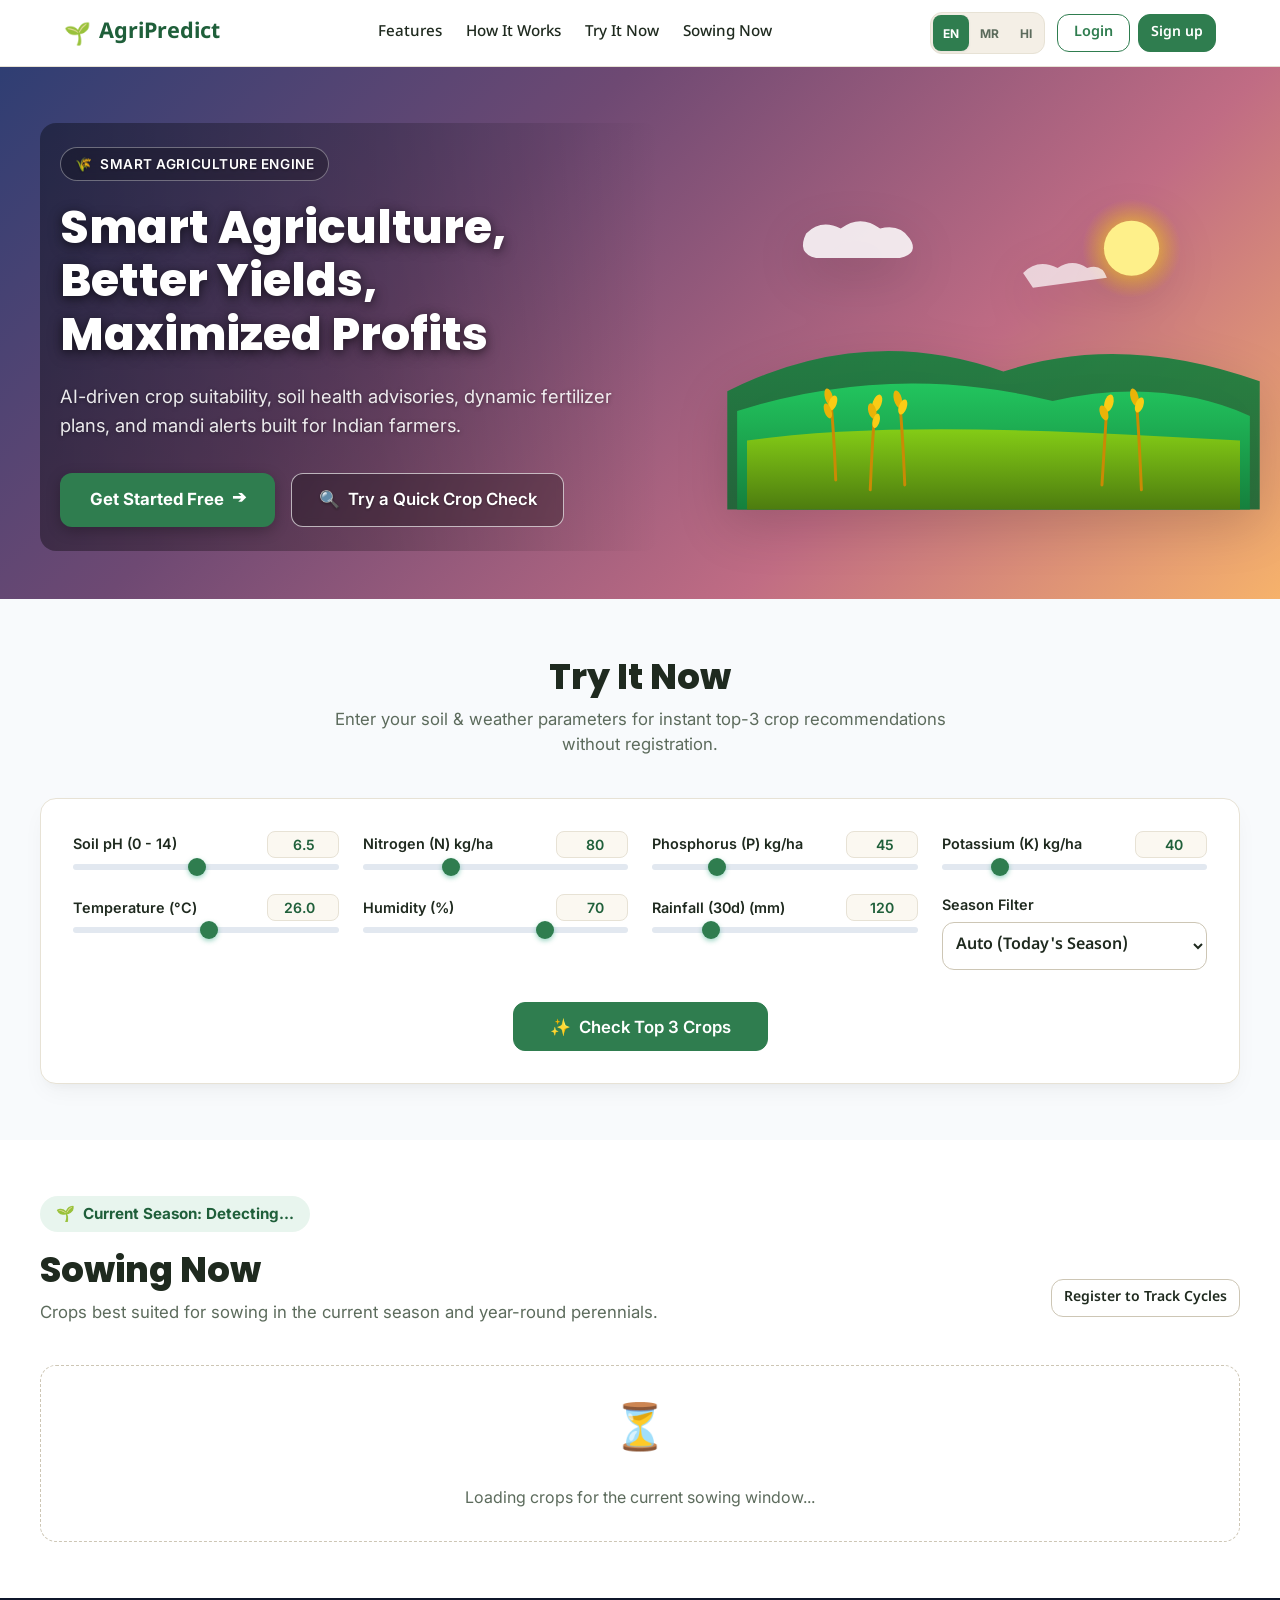
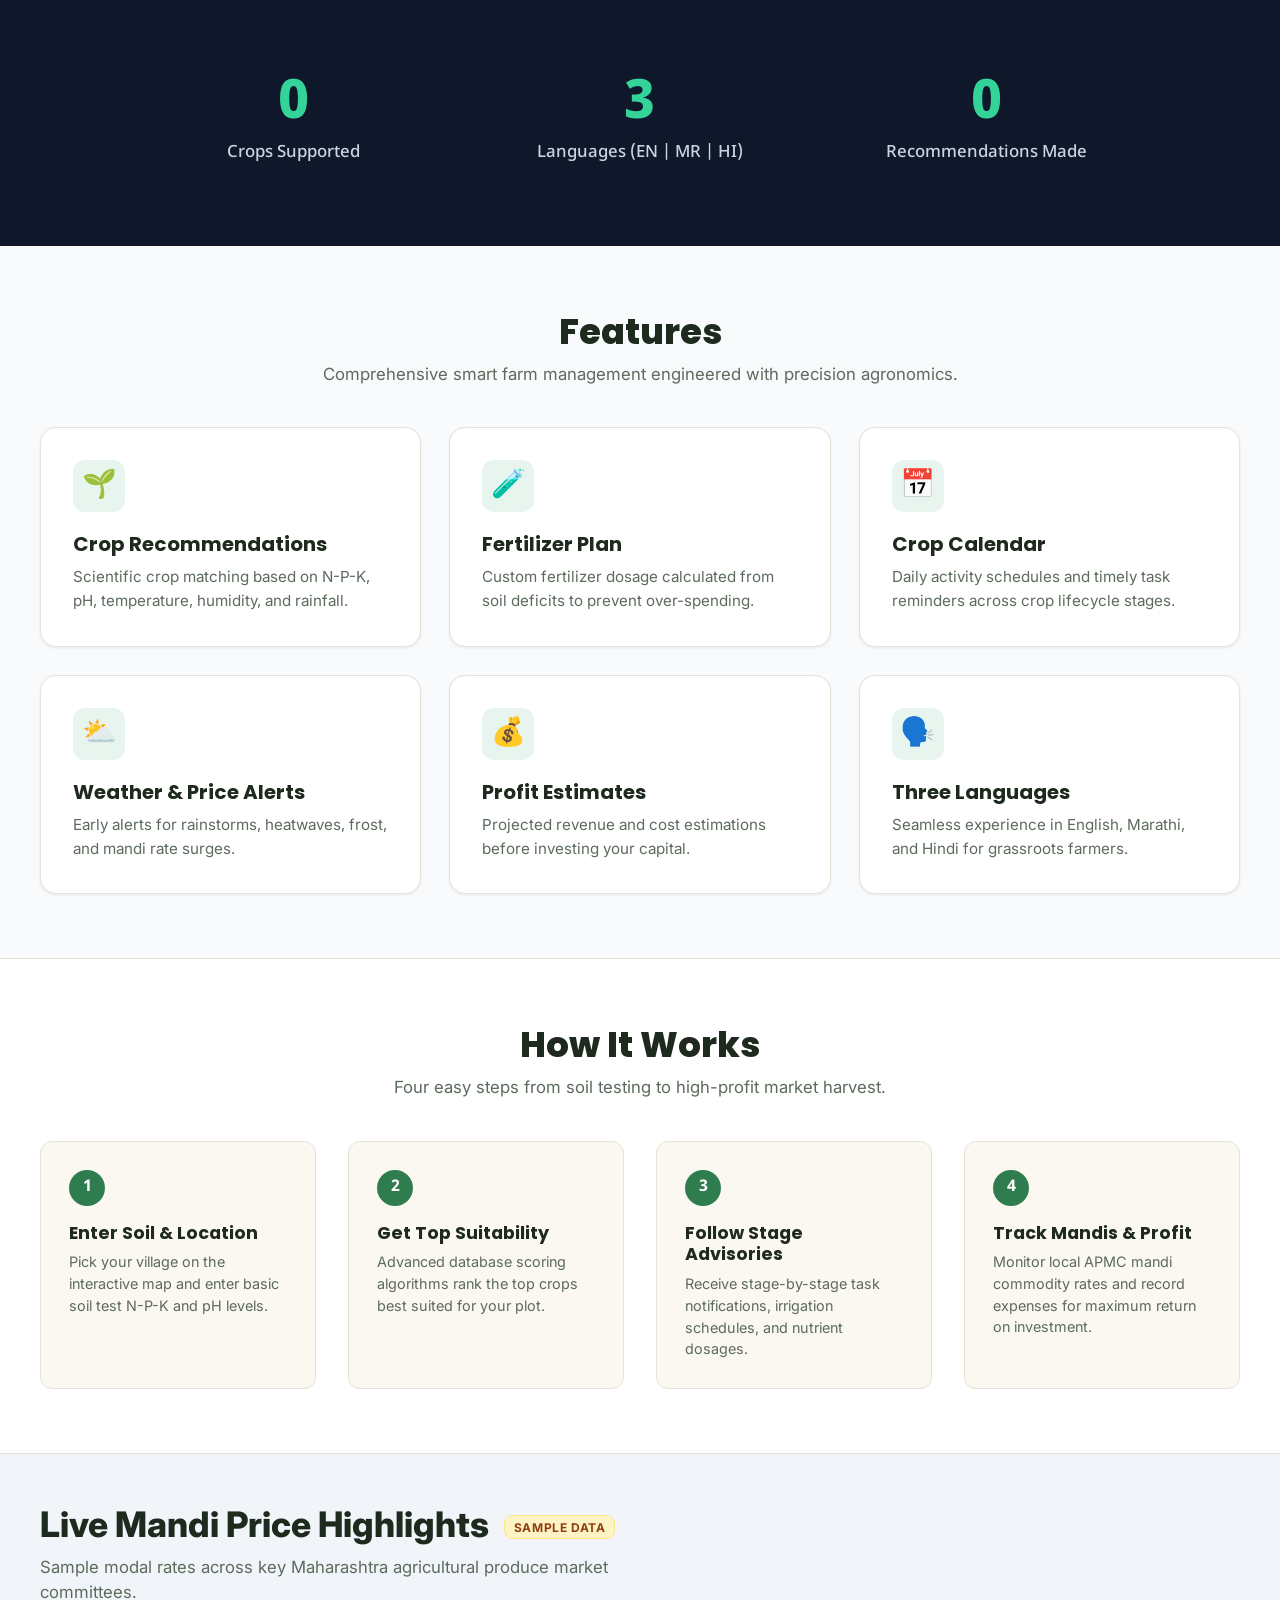
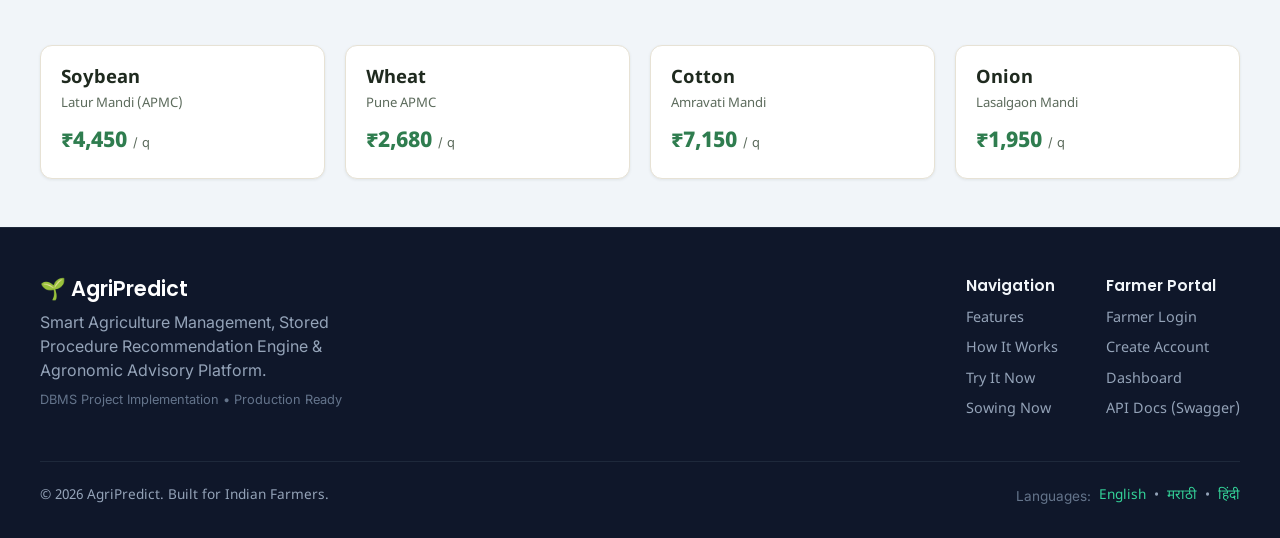
==== static/index.html @ 647a1f36 "Redesign frontend with Earthy Modern theme, public landing page, and complete i18n support" ====
<!DOCTYPE html>
<html lang="en">
<head>
  <meta charset="UTF-8">
  <meta name="viewport" content="width=device-width, initial-scale=1.0">
  <title>AgriPredict - Smart Agriculture & AI Crop Advisory</title>
  <link rel="preconnect" href="https://fonts.googleapis.com">
  <link rel="preconnect" href="https://fonts.gstatic.com" crossorigin>
  <link rel="stylesheet" href="https://fonts.googleapis.com/css2?family=Noto+Sans+Devanagari:wght@400;500;600;700&family=Inter:wght@400;500;600;700&display=swap">
  <link rel="stylesheet" href="/static/css/style.css">
  <link rel="stylesheet" href="/static/css/theme.css">
  <style>
    /* Public Home Page Specific Aesthetics & Interactive Styles */
    :root {
      --hero-height: 520px;
    }

    /* Sticky Header */
    .landing-header {
      position: sticky;
      top: 0;
      z-index: 1000;
      background: var(--surface);
      border-bottom: 1px solid var(--border);
      transition: all 0.25s ease;
    }
    .landing-header .nav-container {
      max-width: 1200px;
      margin: 0 auto;
      padding: 0.75rem 1.5rem;
      display: flex;
      align-items: center;
      justify-content: space-between;
      gap: 1rem;
    }
    .landing-brand {
      display: flex;
      align-items: center;
      gap: 0.5rem;
      font-size: 1.35rem;
      font-weight: 700;
      color: var(--primary-dark);
      text-decoration: none;
    }
    .landing-nav-links {
      display: flex;
      align-items: center;
      gap: 1.5rem;
      list-style: none;
      margin: 0;
      padding: 0;
    }
    .landing-nav-links a {
      color: var(--text-main);
      text-decoration: none;
      font-weight: 500;
      font-size: 0.95rem;
      transition: color 0.2s;
    }
    .landing-nav-links a:hover {
      color: var(--primary);
    }
    .header-actions {
      display: flex;
      align-items: center;
      gap: 0.75rem;
    }
    .btn-outline-login {
      border: 1.5px solid var(--primary);
      color: var(--primary);
      background: transparent;
      padding: 0.45rem 1rem;
      border-radius: var(--radius-md);
      font-weight: 600;
      font-size: 0.9rem;
      text-decoration: none;
      transition: all 0.2s;
      display: inline-flex;
      align-items: center;
      justify-content: center;
      cursor: pointer;
    }
    .btn-outline-login:hover {
      background: var(--primary-bg);
      color: var(--primary-dark);
    }
    .user-avatar-btn {
      display: flex;
      align-items: center;
      gap: 0.5rem;
      background: #f1f5f9;
      border: 1px solid #cbd5e1;
      border-radius: var(--radius-full);
      padding: 0.25rem 0.75rem 0.25rem 0.35rem;
      cursor: pointer;
      font-size: 0.88rem;
      font-weight: 600;
      color: var(--text-main);
      text-decoration: none;
      transition: background 0.2s;
    }
    .user-avatar-btn:hover {
      background: #e2e8f0;
    }
    .user-avatar-circle {
      width: 28px;
      height: 28px;
      border-radius: 50%;
      background: var(--primary);
      color: #fff;
      display: flex;
      align-items: center;
      justify-content: center;
      font-size: 0.8rem;
    }

    /* Hero Section with Dynamic Time-of-Day Sky & Animated SVG Field */
    .hero-section {
      position: relative;
      overflow: hidden;
      padding: 3.5rem 1.5rem 3rem 1.5rem;
      transition: background 1s ease;
      color: var(--hero-fg);
    }

    /* Time-of-day Sky Gradients using theme tokens */
    .sky-dawn {
      background: var(--sky-dawn);
      color: var(--hero-fg);
    }
    .sky-day {
      background: var(--sky-day);
      color: var(--hero-fg);
    }
    .sky-dusk,
    .sky-sunset {
      background: var(--sky-dusk);
      color: var(--hero-fg);
    }
    .sky-night {
      background: var(--sky-night);
      color: var(--hero-fg);
    }

    .hero-container {
      max-width: 1200px;
      margin: 0 auto;
      display: grid;
      grid-template-columns: 1.15fr 0.85fr;
      align-items: center;
      gap: 2.5rem;
      position: relative;
      z-index: 2;
    }

    /* Dark scrim behind text column for 4.5:1+ body contrast and 3:1+ title contrast */
    .hero-content {
      max-width: 620px;
      position: relative;
      background: var(--hero-scrim);
      padding: 1.5rem 2rem 1.5rem 1.25rem;
      border-radius: var(--radius-lg);
    }

    .hero-badge {
      display: inline-flex;
      align-items: center;
      gap: 0.5rem;
      padding: 0.35rem 0.85rem;
      background: var(--hero-badge-bg);
      backdrop-filter: blur(8px);
      -webkit-backdrop-filter: blur(8px);
      border: 1px solid var(--hero-badge-border);
      border-radius: var(--radius-full);
      font-size: 0.85rem;
      font-weight: 600;
      color: var(--hero-fg) !important;
      margin-bottom: 1.25rem;
      text-transform: uppercase;
      letter-spacing: 0.04em;
      text-shadow: 0 1px 3px rgba(0, 0, 0, 0.4);
    }

    .hero-title {
      font-size: 2.85rem;
      font-weight: 800;
      line-height: 1.18;
      margin-bottom: 1.25rem;
      color: var(--hero-fg) !important;
      text-shadow: 0 2px 8px rgba(0, 0, 0, 0.45), 0 4px 16px rgba(0, 0, 0, 0.3);
    }

    .hero-subtitle {
      font-size: 1.15rem;
      line-height: 1.6;
      margin-bottom: 2rem;
      color: var(--hero-fg-muted) !important;
      font-weight: 400;
      text-shadow: 0 1px 4px rgba(0, 0, 0, 0.4);
    }

    .hero-buttons {
      display: flex;
      flex-wrap: wrap;
      gap: 1rem;
    }

    /* Primary CTA: Solid Green */
    .btn-hero-primary {
      background: var(--primary);
      color: var(--primary-contrast);
      padding: 0.85rem 1.85rem;
      border-radius: var(--radius-md);
      font-size: 1.05rem;
      font-weight: 700;
      text-decoration: none;
      box-shadow: 0 4px 14px rgba(0, 0, 0, 0.25);
      transition: all var(--transition-normal);
      display: inline-flex;
      align-items: center;
      gap: 0.5rem;
      border: none;
      cursor: pointer;
    }
    .btn-hero-primary:hover {
      background: var(--primary-hover);
      transform: translateY(-2px);
      box-shadow: 0 6px 18px rgba(0, 0, 0, 0.35);
    }
    .btn-hero-primary:focus-visible {
      outline: 3px solid var(--hero-fg);
      outline-offset: 2px;
    }

    /* Secondary CTA: Outlined with semi-transparent dark fill & visible hover/focus */
    .btn-hero-secondary {
      background: var(--hero-btn-secondary-bg);
      color: var(--hero-fg);
      border: 1.5px solid var(--hero-btn-secondary-border);
      padding: 0.85rem 1.65rem;
      border-radius: var(--radius-md);
      font-size: 1.05rem;
      font-weight: 600;
      text-decoration: none;
      backdrop-filter: blur(4px);
      -webkit-backdrop-filter: blur(4px);
      transition: all var(--transition-normal);
      display: inline-flex;
      align-items: center;
      gap: 0.5rem;
      cursor: pointer;
      text-shadow: 0 1px 3px rgba(0, 0, 0, 0.4);
    }
    .btn-hero-secondary:hover {
      background: var(--hero-btn-secondary-hover-bg);
      border-color: var(--hero-btn-secondary-hover-border);
      color: var(--hero-fg);
      transform: translateY(-2px);
      box-shadow: 0 4px 14px rgba(0, 0, 0, 0.3);
    }
    .btn-hero-secondary:focus-visible {
      outline: 3px solid var(--hero-fg);
      outline-offset: 2px;
    }

    /* Animated Field SVG Canvas */
    .hero-scene-wrap {
      width: 100%;
      height: 380px;
      position: relative;
      display: flex;
      align-items: center;
      justify-content: center;
    }
    .field-svg {
      width: 100%;
      height: 100%;
      overflow: visible;
      filter: drop-shadow(0 15px 25px rgba(0,0,0,0.15));
    }

    /* CSS Animations for Scene Elements */
    @keyframes swayStalk {
      0%, 100% { transform: rotate(0deg); }
      50% { transform: rotate(6deg); }
    }
    @keyframes swayStalkAlt {
      0%, 100% { transform: rotate(0deg); }
      50% { transform: rotate(-5deg); }
    }
    @keyframes driftCloud {
      0% { transform: translateX(-40px); }
      50% { transform: translateX(40px); }
      100% { transform: translateX(-40px); }
    }
    @keyframes pulseSun {
      0%, 100% { transform: scale(1); opacity: 0.95; }
      50% { transform: scale(1.05); opacity: 1; filter: drop-shadow(0 0 25px rgba(253, 224, 71, 0.8)); }
    }

    .anim-stalk-1 { transform-origin: bottom center; animation: swayStalk 3.2s ease-in-out infinite; }
    .anim-stalk-2 { transform-origin: bottom center; animation: swayStalkAlt 3.8s ease-in-out infinite; }
    .anim-stalk-3 { transform-origin: bottom center; animation: swayStalk 2.8s ease-in-out infinite 0.5s; }
    .anim-cloud-1 { animation: driftCloud 18s ease-in-out infinite; }
    .anim-cloud-2 { animation: driftCloud 24s ease-in-out infinite reverse; }
    .anim-sun { transform-origin: center; animation: pulseSun 4s ease-in-out infinite; }

    /* Interactive "Try it now" Quick-Recommend Card */
    .try-it-section {
      padding: 3.5rem 1.5rem;
      background: #f8fafc;
    }
    .section-wrap {
      max-width: 1200px;
      margin: 0 auto;
    }
    .section-headline {
      text-align: center;
      margin-bottom: 2.5rem;
    }
    .section-headline h2 {
      font-size: 2.2rem;
      font-weight: 800;
      color: var(--text-main);
      margin-bottom: 0.5rem;
    }
    .section-headline p {
      font-size: 1.05rem;
      color: var(--text-muted);
      max-width: 650px;
      margin: 0 auto;
    }

    .try-card {
      background: #ffffff;
      border-radius: var(--radius-lg);
      border: 1px solid var(--border);
      box-shadow: 0 10px 25px -5px rgba(0, 0, 0, 0.05), 0 8px 10px -6px rgba(0, 0, 0, 0.03);
      padding: 2rem;
    }
    .sliders-grid {
      display: grid;
      grid-template-columns: repeat(auto-fit, minmax(260px, 1fr));
      gap: 1.5rem;
      margin-bottom: 2rem;
    }
    .slider-item {
      display: flex;
      flex-direction: column;
      gap: 0.4rem;
    }
    .slider-header {
      display: flex;
      justify-content: space-between;
      align-items: center;
      font-size: 0.9rem;
      font-weight: 600;
      color: var(--text-main);
    }
    .slider-input-sync {
      width: 72px;
      padding: 0.25rem 0.5rem;
      border: 1px solid var(--border);
      border-radius: var(--radius-sm);
      text-align: right;
      font-weight: 600;
      font-size: 0.88rem;
      color: var(--primary-dark);
      background: var(--bg-page);
    }
    .slider-input-sync:focus {
      outline: none;
      border-color: var(--primary);
    }
    input[type=range] {
      -webkit-appearance: none;
      appearance: none;
      width: 100%;
      height: 6px;
      background: #e2e8f0;
      border-radius: 999px;
      outline: none;
      cursor: pointer;
    }
    input[type=range]::-webkit-slider-thumb {
      -webkit-appearance: none;
      appearance: none;
      width: 18px;
      height: 18px;
      border-radius: 50%;
      background: var(--primary);
      cursor: pointer;
      box-shadow: 0 2px 5px rgba(5, 150, 105, 0.4);
      transition: transform 0.1s;
    }
    input[type=range]::-webkit-slider-thumb:hover {
      transform: scale(1.15);
    }

    /* Top-3 Crop Cards */
    .top-crops-grid {
      display: grid;
      grid-template-columns: repeat(auto-fit, minmax(280px, 1fr));
      gap: 1.5rem;
      margin-top: 2rem;
    }
    .crop-result-card {
      background: #ffffff;
      border: 1.5px solid var(--border);
      border-radius: var(--radius-md);
      padding: 1.5rem;
      box-shadow: var(--shadow-sm);
      transition: all 0.25s ease;
      position: relative;
      overflow: hidden;
    }
    .crop-result-card:hover {
      border-color: var(--primary);
      transform: translateY(-3px);
      box-shadow: var(--shadow-md);
    }
    .crop-result-card.rank-1 {
      border-color: #10b981;
      background: linear-gradient(180deg, #f0fdf4 0%, #ffffff 50%);
    }
    .crop-rank-badge {
      display: inline-block;
      font-size: 0.75rem;
      font-weight: 700;
      padding: 0.2rem 0.6rem;
      border-radius: var(--radius-full);
      text-transform: uppercase;
      margin-bottom: 0.5rem;
    }
    .rank-1 .crop-rank-badge { background: #dcfce7; color: #15803d; }
    .rank-2 .crop-rank-badge { background: #e0f2fe; color: #0369a1; }
    .rank-3 .crop-rank-badge { background: #fef3c7; color: #b45309; }

    .crop-result-name {
      font-size: 1.45rem;
      font-weight: 700;
      color: var(--text-main);
      margin-bottom: 0.25rem;
    }
    .crop-result-season {
      font-size: 0.85rem;
      color: var(--text-muted);
      margin-bottom: 1rem;
    }
    .score-bar-wrapper {
      margin-bottom: 1rem;
    }
    .score-bar-label {
      display: flex;
      justify-content: space-between;
      font-size: 0.85rem;
      font-weight: 600;
      margin-bottom: 0.35rem;
    }
    .score-bar-track {
      height: 10px;
      background: #e2e8f0;
      border-radius: 999px;
      overflow: hidden;
    }
    .score-bar-fill {
      height: 100%;
      background: linear-gradient(90deg, #10b981 0%, #059669 100%);
      border-radius: 999px;
      transition: width 0.8s cubic-bezier(0.4, 0, 0.2, 1);
    }
    .score-breakdown-mini {
      display: grid;
      grid-template-columns: repeat(4, 1fr);
      gap: 0.5rem;
      font-size: 0.75rem;
      background: var(--bg-page);
      padding: 0.5rem;
      border-radius: var(--radius-sm);
      text-align: center;
    }
    .score-breakdown-mini div span:first-child {
      display: block;
      color: var(--text-muted);
      font-size: 0.7rem;
    }
    .score-breakdown-mini div span:last-child {
      font-weight: 700;
      color: var(--text-main);
    }

    /* Sowing Now Section */
    .sowing-section {
      padding: 3.5rem 1.5rem;
      background: #ffffff;
    }
    .sowing-badge {
      display: inline-flex;
      align-items: center;
      gap: 0.5rem;
      background: var(--primary-bg);
      color: var(--primary-dark);
      padding: 0.4rem 1rem;
      border-radius: var(--radius-full);
      font-weight: 700;
      font-size: 0.95rem;
      margin-bottom: 1rem;
    }
    .sowing-crops-grid {
      display: grid;
      grid-template-columns: repeat(auto-fill, minmax(210px, 1fr));
      gap: 1.25rem;
      margin-top: 1.5rem;
    }
    .sowing-crop-card {
      background: var(--bg-page);
      border: 1px solid var(--border);
      border-radius: var(--radius-md);
      padding: 1.15rem;
      transition: transform 0.2s, border-color 0.2s;
      display: flex;
      flex-direction: column;
      justify-content: space-between;
    }
    .sowing-crop-card:hover {
      transform: translateY(-2px);
      border-color: var(--primary-light);
    }
    .sowing-crop-name {
      font-size: 1.1rem;
      font-weight: 700;
      color: var(--text-main);
    }
    .sowing-crop-meta {
      font-size: 0.82rem;
      color: var(--text-muted);
      margin-top: 0.35rem;
    }

    /* Animated Counters Section */
    .stats-section {
      background: #0f172a;
      color: #ffffff;
      padding: 4rem 1.5rem;
    }
    .stats-grid {
      max-width: 1000px;
      margin: 0 auto;
      display: grid;
      grid-template-columns: repeat(auto-fit, minmax(220px, 1fr));
      gap: 2.5rem;
      text-align: center;
    }
    .stat-item {
      padding: 1rem;
    }
    .stat-number {
      font-size: 3.4rem;
      font-weight: 800;
      color: #34d399;
      line-height: 1;
      margin-bottom: 0.5rem;
    }
    .stat-label {
      font-size: 1.05rem;
      color: #cbd5e1;
      font-weight: 500;
    }

    /* Features Grid */
    .features-section {
      padding: 4rem 1.5rem;
      background: #f8fafc;
    }
    .features-grid {
      display: grid;
      grid-template-columns: repeat(auto-fit, minmax(320px, 1fr));
      gap: 1.75rem;
    }
    .feature-card {
      background: #ffffff;
      border: 1px solid var(--border);
      border-radius: var(--radius-lg);
      padding: 2rem;
      box-shadow: var(--shadow-sm);
      transition: all 0.2s;
    }
    .feature-card:hover {
      transform: translateY(-3px);
      box-shadow: var(--shadow-md);
      border-color: var(--primary-light);
    }
    .feature-icon-box {
      width: 52px;
      height: 52px;
      border-radius: var(--radius-md);
      display: flex;
      align-items: center;
      justify-content: center;
      font-size: 1.75rem;
      margin-bottom: 1.25rem;
      background: var(--primary-bg);
      color: var(--primary-dark);
    }
    .feature-title {
      font-size: 1.25rem;
      font-weight: 700;
      color: var(--text-main);
      margin-bottom: 0.5rem;
    }
    .feature-desc {
      font-size: 0.95rem;
      color: var(--text-muted);
      line-height: 1.6;
    }

    /* How It Works Strip */
    .how-section {
      padding: 4rem 1.5rem;
      background: #ffffff;
      border-top: 1px solid var(--border);
    }
    .steps-strip {
      display: grid;
      grid-template-columns: repeat(auto-fit, minmax(240px, 1fr));
      gap: 2rem;
      position: relative;
    }
    .step-card {
      background: var(--bg-page);
      border: 1px solid var(--border);
      border-radius: var(--radius-md);
      padding: 1.75rem;
      position: relative;
    }
    .step-number {
      width: 36px;
      height: 36px;
      border-radius: 50%;
      background: var(--primary);
      color: #ffffff;
      font-weight: 700;
      display: flex;
      align-items: center;
      justify-content: center;
      font-size: 1rem;
      margin-bottom: 1rem;
    }
    .step-title {
      font-size: 1.1rem;
      font-weight: 700;
      margin-bottom: 0.5rem;
    }
    .step-desc {
      font-size: 0.9rem;
      color: var(--text-muted);
      line-height: 1.5;
    }

    /* Mandi Highlights (Sample Data Badge) */
    .mandi-section {
      padding: 3rem 1.5rem;
      background: #f1f5f9;
      border-top: 1px solid var(--border);
    }
    .sample-badge {
      display: inline-block;
      background: #fef3c7;
      color: #92400e;
      border: 1px solid #fde68a;
      font-size: 0.75rem;
      font-weight: 700;
      padding: 0.2rem 0.55rem;
      border-radius: var(--radius-sm);
      text-transform: uppercase;
      letter-spacing: 0.05em;
      margin-left: 0.5rem;
      vertical-align: middle;
    }
    .mandi-cards-grid {
      display: grid;
      grid-template-columns: repeat(auto-fit, minmax(220px, 1fr));
      gap: 1.25rem;
      margin-top: 1.5rem;
    }
    .mandi-card {
      background: #ffffff;
      border: 1px solid var(--border);
      border-radius: var(--radius-md);
      padding: 1.25rem;
      box-shadow: var(--shadow-sm);
    }
    .mandi-commodity {
      font-size: 1.15rem;
      font-weight: 700;
      color: var(--text-main);
    }
    .mandi-district {
      font-size: 0.82rem;
      color: var(--text-muted);
      margin-bottom: 0.75rem;
    }
    .mandi-price {
      font-size: 1.35rem;
      font-weight: 800;
      color: var(--primary);
    }

    /* Landing Footer */
    .landing-footer {
      background: #0f172a;
      color: #94a3b8;
      padding: 3rem 1.5rem 2rem 1.5rem;
      border-top: 1px solid #1e293b;
    }
    .footer-container {
      max-width: 1200px;
      margin: 0 auto;
      display: flex;
      flex-wrap: wrap;
      justify-content: space-between;
      gap: 2rem;
    }
    .footer-brand {
      max-width: 320px;
    }
    .footer-brand h3 {
      color: #ffffff;
      font-size: 1.3rem;
      margin-bottom: 0.5rem;
    }
    .footer-links {
      display: flex;
      gap: 3rem;
    }
    .footer-col h4 {
      color: #f1f5f9;
      font-size: 0.95rem;
      margin-bottom: 0.75rem;
    }
    .footer-col ul {
      list-style: none;
      padding: 0;
      margin: 0;
    }
    .footer-col li {
      margin-bottom: 0.4rem;
    }
    .footer-col a {
      color: #94a3b8;
      text-decoration: none;
      font-size: 0.9rem;
      transition: color 0.2s;
    }
    .footer-col a:hover {
      color: #34d399;
    }
    .footer-bottom {
      max-width: 1200px;
      margin: 2rem auto 0 auto;
      padding-top: 1.5rem;
      border-top: 1px solid #1e293b;
      display: flex;
      justify-content: space-between;
      align-items: center;
      flex-wrap: wrap;
      gap: 1rem;
      font-size: 0.85rem;
    }

    /* Reduced Motion Preference */
    @media (prefers-reduced-motion: reduce) {
      .anim-stalk-1, .anim-stalk-2, .anim-stalk-3,
      .anim-cloud-1, .anim-cloud-2, .anim-sun {
        animation: none !important;
      }
      .score-bar-fill {
        transition: none !important;
      }
    }

    /* Mobile Menu Drawer & Toggle */
    .mobile-menu-toggle {
      display: none;
      background: transparent;
      border: 1px solid var(--border);
      border-radius: var(--radius-sm);
      padding: 0.35rem 0.55rem;
      font-size: 1.15rem;
      color: var(--ink);
      cursor: pointer;
      line-height: 1;
      transition: all var(--transition-fast);
    }
    .mobile-menu-toggle:hover {
      background: var(--surface-hover);
    }
    .mobile-nav-drawer {
      display: none;
      width: 100%;
      background: var(--surface);
      border-bottom: 1px solid var(--border);
      padding: 1rem 1.25rem 1.25rem 1.25rem;
      box-shadow: var(--shadow-md);
    }
    .mobile-nav-drawer.open {
      display: block;
    }
    .mobile-nav-links {
      list-style: none;
      padding: 0;
      margin: 0 0 1rem 0;
      display: flex;
      flex-direction: column;
      gap: 0.65rem;
    }
    .mobile-nav-links a {
      color: var(--ink);
      text-decoration: none;
      font-size: 1rem;
      font-weight: 500;
      display: block;
      padding: 0.25rem 0;
    }
    .mobile-nav-links a:hover {
      color: var(--primary);
    }
    .mobile-auth-container {
      display: flex;
      flex-direction: column;
      gap: 0.6rem;
      padding-top: 0.75rem;
      border-top: 1px solid var(--border);
    }
    .btn-block {
      width: 100%;
      text-align: center;
      display: block;
    }

    @media (max-width: 860px) {
      .hero-container {
        grid-template-columns: 1fr;
        text-align: center;
        gap: 1.5rem;
      }
      .hero-content {
        margin: 0 auto;
        padding: 1.25rem 1rem;
        background: var(--hero-scrim-mobile);
      }
      .hero-title {
        font-size: 2.15rem;
      }
      .hero-buttons {
        justify-content: center;
      }
      .hero-scene-wrap {
        height: 260px;
      }
      .landing-nav-links {
        display: none;
      }
      .mobile-menu-toggle {
        display: inline-flex;
        align-items: center;
        justify-content: center;
      }
    }

    @media (max-width: 480px) {
      .landing-header .nav-container {
        padding: 0.5rem 0.75rem;
      }
      .landing-brand {
        font-size: 1.15rem;
      }
      .header-actions {
        gap: 0.35rem;
      }
      .btn-outline-login,
      #nav-register-btn {
        padding: 0.35rem 0.55rem;
        font-size: 0.78rem;
      }
      .hero-section {
        padding: 2rem 0.75rem 1.75rem 0.75rem;
      }
      .hero-title {
        font-size: 1.75rem;
      }
      .hero-subtitle {
        font-size: 0.95rem;
      }
      .btn-hero-primary,
      .btn-hero-secondary {
        width: 100%;
        justify-content: center;
        font-size: 0.95rem;
        padding: 0.75rem 1rem;
      }
    }
  </style>
</head>
<body>

  <!-- Sticky Header -->
  <header class="landing-header">
    <div class="nav-container">
      <a href="/" class="landing-brand">
        <span>🌱</span> AgriPredict
      </a>

      <ul class="landing-nav-links">
        <li><a href="#features" data-i18n="features">Features</a></li>
        <li><a href="#how-it-works" data-i18n="how_it_works">How It Works</a></li>
        <li><a href="#try-it" data-i18n="try_it_now">Try It Now</a></li>
        <li><a href="#sowing-now" data-i18n="sowing_now">Sowing Now</a></li>
      </ul>

      <div class="header-actions">
        <!-- Language Switcher -->
        <div class="lang-switch">
          <button type="button" class="lang-btn active" data-lang="en" onclick="UI.switchLanguage('en')">EN</button>
          <button type="button" class="lang-btn" data-lang="mr" onclick="UI.switchLanguage('mr')">MR</button>
          <button type="button" class="lang-btn" data-lang="hi" onclick="UI.switchLanguage('hi')">HI</button>
        </div>

        <!-- Auth Action Buttons (Switched via Token Check) -->
        <div id="header-auth-container" style="display: flex; gap: 0.5rem; align-items: center;">
          <a href="/ui/login" id="nav-login-btn" class="btn-outline-login" data-i18n="login">Login</a>
          <a href="/ui/register" id="nav-register-btn" class="btn btn-primary btn-sm" style="font-weight:600;" data-i18n="register">Sign up</a>
        </div>

        <!-- Mobile Menu Toggle Button -->
        <button type="button" class="mobile-menu-toggle" id="mobile-menu-toggle" aria-label="Toggle navigation menu" onclick="toggleMobileMenu()">
          <span>☰</span>
        </button>
      </div>
    </div>

    <!-- Mobile Navigation Drawer -->
    <div class="mobile-nav-drawer" id="mobile-nav-drawer">
      <ul class="mobile-nav-links">
        <li><a href="#features" data-i18n="features" onclick="closeMobileMenu()">Features</a></li>
        <li><a href="#how-it-works" data-i18n="how_it_works" onclick="closeMobileMenu()">How It Works</a></li>
        <li><a href="#try-it" data-i18n="try_it_now" onclick="closeMobileMenu()">Try It Now</a></li>
        <li><a href="#sowing-now" data-i18n="sowing_now" onclick="closeMobileMenu()">Sowing Now</a></li>
      </ul>
      <div id="mobile-auth-container" class="mobile-auth-container">
        <a href="/ui/login" id="mobile-login-btn" class="btn btn-secondary btn-block" data-i18n="login">Login</a>
        <a href="/ui/register" id="mobile-register-btn" class="btn btn-primary btn-block" data-i18n="register">Sign up</a>
      </div>
    </div>
  </header>

  <!-- Hero Section with Animated Field Scene -->
  <section id="hero" class="hero-section sky-day">
    <div class="hero-container">
      <div class="hero-content">
        <div class="hero-badge">
          <span>🌾</span> <span data-i18n="smart_agri_badge">Smart Agriculture Engine</span>
        </div>
        <h1 class="hero-title" data-i18n="hero_title">
          Smart Agriculture, Better Yields, Maximized Profits
        </h1>
        <p class="hero-subtitle" data-i18n="hero_subtitle">
          AI-driven crop suitability, soil health advisories, dynamic fertilizer plans, and mandi alerts built for Indian farmers.
        </p>
        <div class="hero-buttons">
          <a href="/ui/register" class="btn-hero-primary">
            <span data-i18n="get_started_free">Get Started Free</span> ➔
          </a>
          <a href="#try-it" class="btn-hero-secondary">
            <span>🔍</span> <span data-i18n="try_quick_check">Try a Quick Crop Check</span>
          </a>
        </div>
      </div>

      <!-- Inline SVG Animated Field Scene -->
      <div class="hero-scene-wrap">
        <svg class="field-svg" viewBox="0 0 500 350" fill="none" xmlns="http://www.w3.org/2000/svg">
          <!-- Sky Background / Ambient Glow -->
          <defs>
            <radialGradient id="sunGlow" cx="50%" cy="50%" r="50%">
              <stop offset="0%" stop-color="#fef08a" stop-opacity="0.9"/>
              <stop offset="60%" stop-color="#facc15" stop-opacity="0.4"/>
              <stop offset="100%" stop-color="#eab308" stop-opacity="0"/>
            </radialGradient>
            <linearGradient id="hillGrad1" x1="0%" y1="0%" x2="0%" y2="100%">
              <stop offset="0%" stop-color="#15803d"/>
              <stop offset="100%" stop-color="#166534"/>
            </linearGradient>
            <linearGradient id="hillGrad2" x1="0%" y1="0%" x2="0%" y2="100%">
              <stop offset="0%" stop-color="#22c55e"/>
              <stop offset="100%" stop-color="#15803d"/>
            </linearGradient>
            <linearGradient id="furrowGrad" x1="0%" y1="0%" x2="0%" y2="100%">
              <stop offset="0%" stop-color="#84cc16"/>
              <stop offset="100%" stop-color="#4d7c0f"/>
            </linearGradient>
          </defs>

          <!-- Sun or Celestial Body -->
          <g class="anim-sun">
            <circle cx="390" cy="85" r="50" fill="url(#sunGlow)"/>
            <circle cx="390" cy="85" r="28" fill="#fef08a"/>
          </g>

          <!-- Drifting Clouds -->
          <g class="anim-cloud-1" opacity="0.85">
            <path d="M 60 70 Q 75 55, 95 65 Q 115 50, 135 65 Q 155 60, 165 75 Q 175 90, 155 95 L 70 95 Q 50 90, 60 70 Z" fill="#ffffff"/>
          </g>
          <g class="anim-cloud-2" opacity="0.7">
            <path d="M 280 110 Q 295 95, 315 105 Q 330 95, 345 105 Q 360 100, 365 115 L 290 125 Z" fill="#ffffff"/>
          </g>

          <!-- Distant Rolling Hills -->
          <path d="M -20 230 Q 120 160, 260 210 Q 380 170, 520 220 L 520 350 L -20 350 Z" fill="url(#hillGrad1)" opacity="0.9"/>

          <!-- Midground Field Lines -->
          <path d="M -10 250 Q 150 200, 310 240 Q 420 215, 510 255 L 510 350 L -10 350 Z" fill="url(#hillGrad2)"/>

          <!-- Foreground Farm Furrows -->
          <path d="M 0 280 C 140 260, 320 270, 500 280 L 500 350 L 0 350 Z" fill="url(#furrowGrad)"/>

          <!-- Swaying Crop Stalks (Wheat / Paddy) -->
          <!-- Group 1 -->
          <g class="anim-stalk-1" style="transform-origin: 90px 320px;">
            <path d="M 90 320 Q 88 270, 85 240" stroke="#ca8a04" stroke-width="3" stroke-linecap="round"/>
            <ellipse cx="83" cy="236" rx="4" ry="9" fill="#eab308" transform="rotate(-15 83 236)"/>
            <ellipse cx="87" cy="242" rx="4" ry="8" fill="#facc15" transform="rotate(20 87 242)"/>
            <ellipse cx="82" cy="250" rx="3.5" ry="8" fill="#eab308" transform="rotate(-20 82 250)"/>
          </g>

          <!-- Group 2 -->
          <g class="anim-stalk-2" style="transform-origin: 125px 330px;">
            <path d="M 125 330 Q 127 280, 130 245" stroke="#ca8a04" stroke-width="3" stroke-linecap="round"/>
            <ellipse cx="132" cy="242" rx="4.5" ry="9" fill="#facc15" transform="rotate(20 132 242)"/>
            <ellipse cx="127" cy="250" rx="4" ry="8" fill="#eab308" transform="rotate(-15 127 250)"/>
            <ellipse cx="131" cy="260" rx="3.5" ry="7.5" fill="#facc15" transform="rotate(15 131 260)"/>
          </g>

          <!-- Group 3 -->
          <g class="anim-stalk-3" style="transform-origin: 160px 325px;">
            <path d="M 160 325 Q 158 275, 155 242" stroke="#ca8a04" stroke-width="3" stroke-linecap="round"/>
            <ellipse cx="153" cy="238" rx="4" ry="9" fill="#eab308" transform="rotate(-15 153 238)"/>
            <ellipse cx="158" cy="246" rx="4" ry="8" fill="#facc15" transform="rotate(20 158 246)"/>
          </g>

          <!-- Group 4 -->
          <g class="anim-stalk-1" style="transform-origin: 360px 325px;">
            <path d="M 360 325 Q 363 275, 365 245" stroke="#ca8a04" stroke-width="3" stroke-linecap="round"/>
            <ellipse cx="367" cy="242" rx="4.5" ry="9" fill="#facc15" transform="rotate(15 367 242)"/>
            <ellipse cx="362" cy="252" rx="4" ry="8" fill="#eab308" transform="rotate(-20 362 252)"/>
          </g>

          <!-- Group 5 -->
          <g class="anim-stalk-2" style="transform-origin: 400px 330px;">
            <path d="M 400 330 Q 398 280, 395 240" stroke="#ca8a04" stroke-width="3" stroke-linecap="round"/>
            <ellipse cx="393" cy="236" rx="4" ry="9" fill="#eab308" transform="rotate(-15 393 236)"/>
            <ellipse cx="398" cy="244" rx="4" ry="8" fill="#facc15" transform="rotate(20 398 244)"/>
          </g>
        </svg>
      </div>
    </div>
  </section>

  <!-- "Try It Now" Quick Crop Recommendation Card -->
  <section id="try-it" class="try-it-section">
    <div class="section-wrap">
      <div class="section-headline">
        <h2 data-i18n="try_it_now">Try It Now</h2>
        <p data-i18n="try_it_subtitle">
          Enter your soil & weather parameters for instant top-3 crop recommendations without registration.
        </p>
      </div>

      <div class="try-card">
        <div id="quick-alert-container"></div>

        <form id="quick-form">
          <div class="sliders-grid">
            <!-- Soil pH -->
            <div class="slider-item">
              <div class="slider-header">
                <label for="range-ph"><span data-i18n="ph">Soil pH</span> (0 - 14)</label>
                <input type="number" id="input-ph" class="slider-input-sync" step="0.1" min="0" max="14" value="6.5">
              </div>
              <input type="range" id="range-ph" min="0" max="14" step="0.1" value="6.5">
            </div>

            <!-- Nitrogen (N) -->
            <div class="slider-item">
              <div class="slider-header">
                <label for="range-n"><span data-i18n="nitrogen">Nitrogen (N)</span> kg/ha</label>
                <input type="number" id="input-n" class="slider-input-sync" step="1" min="0" max="250" value="80">
              </div>
              <input type="range" id="range-n" min="0" max="250" step="1" value="80">
            </div>

            <!-- Phosphorus (P) -->
            <div class="slider-item">
              <div class="slider-header">
                <label for="range-p"><span data-i18n="phosphorus">Phosphorus (P)</span> kg/ha</label>
                <input type="number" id="input-p" class="slider-input-sync" step="1" min="0" max="200" value="45">
              </div>
              <input type="range" id="range-p" min="0" max="200" step="1" value="45">
            </div>

            <!-- Potassium (K) -->
            <div class="slider-item">
              <div class="slider-header">
                <label for="range-k"><span data-i18n="potassium">Potassium (K)</span> kg/ha</label>
                <input type="number" id="input-k" class="slider-input-sync" step="1" min="0" max="200" value="40">
              </div>
              <input type="range" id="range-k" min="0" max="200" step="1" value="40">
            </div>

            <!-- Temperature -->
            <div class="slider-item">
              <div class="slider-header">
                <label for="range-temp"><span data-i18n="temperature">Temperature</span> (°C)</label>
                <input type="number" id="input-temp" class="slider-input-sync" step="0.5" min="-10" max="60" value="26.0">
              </div>
              <input type="range" id="range-temp" min="-10" max="60" step="0.5" value="26.0">
            </div>

            <!-- Humidity -->
            <div class="slider-item">
              <div class="slider-header">
                <label for="range-hum"><span data-i18n="humidity">Humidity</span> (%)</label>
                <input type="number" id="input-hum" class="slider-input-sync" step="1" min="0" max="100" value="70">
              </div>
              <input type="range" id="range-hum" min="0" max="100" step="1" value="70">
            </div>

            <!-- Rainfall (30-day) -->
            <div class="slider-item">
              <div class="slider-header">
                <label for="range-rain"><span data-i18n="rainfall">Rainfall (30d)</span> (mm)</label>
                <input type="number" id="input-rain" class="slider-input-sync" step="5" min="0" max="600" value="120">
              </div>
              <input type="range" id="range-rain" min="0" max="600" step="5" value="120">
            </div>

            <!-- Season Selector -->
            <div class="slider-item">
              <div class="slider-header">
                <label for="select-season"><span data-i18n="season_filter">Season Filter</span></label>
              </div>
              <select id="select-season" class="form-control" style="padding:0.4rem 0.6rem; font-weight:600;">
                <option value="" data-i18n="auto_season_opt">Auto (Today's Season)</option>
                <option value="ALL" data-i18n="all_seasons_opt">All Seasons</option>
                <option value="Kharif" data-i18n="season_kharif">Kharif</option>
                <option value="Rabi" data-i18n="season_rabi">Rabi</option>
                <option value="Zaid" data-i18n="season_zaid">Zaid</option>
              </select>
            </div>
          </div>

          <div style="text-align: center;">
            <button type="submit" id="quick-btn-submit" class="btn btn-primary" style="padding: 0.85rem 2.25rem; font-size: 1.05rem;">
              <span>✨</span> <span data-i18n="check_top_crops">Check Top 3 Crops</span>
            </button>
          </div>
        </form>

        <!-- Top 3 Crop Cards Container -->
        <div id="quick-results-wrap" style="display: none; margin-top: 2rem; border-top: 1px dashed var(--border); padding-top: 1.5rem;">
          <h3 style="text-align: center; font-size: 1.35rem; font-weight: 700; margin-bottom: 1rem;">
            🏆 <span data-i18n="top_crops_heading">Recommended Crops for Your Farm</span>
          </h3>
          <div id="quick-results-grid" class="top-crops-grid">
            <!-- Dynamically populated -->
          </div>
        </div>
      </div>
    </div>
  </section>

  <!-- "Sowing Now" Card -->
  <section id="sowing-now" class="sowing-section">
    <div class="section-wrap">
      <div class="section-headline" style="text-align: left; display:flex; justify-content:space-between; align-items:flex-end; flex-wrap:wrap; gap:1rem;">
        <div>
          <div class="sowing-badge">
            <span>🌱</span> <span id="current-season-badge">Current Season: Detecting...</span>
          </div>
          <h2 data-i18n="sowing_now">Sowing Now</h2>
          <p data-i18n="sowing_now_subtitle">
            Crops best suited for sowing in the current season and year-round perennials.
          </p>
        </div>
        <a href="/ui/register" class="btn btn-secondary btn-sm" style="margin-bottom:0.5rem;" data-i18n="register">Register to Track Cycles</a>
      </div>

      <div id="sowing-crops-container" class="sowing-crops-grid">
        <div class="empty-state" style="grid-column: 1 / -1; padding: 2rem;">
          <div class="empty-state-icon">⏳</div>
          <p>Loading crops for the current sowing window...</p>
        </div>
      </div>
    </div>
  </section>

  <!-- Platform Stats Animated Counters -->
  <section class="stats-section">
    <div class="stats-grid">
      <div class="stat-item">
        <div class="stat-number" id="stat-crops" data-target="0">0</div>
        <div class="stat-label" data-i18n="crops_supported_stat">Crops Supported</div>
      </div>
      <div class="stat-item">
        <div class="stat-number" id="stat-langs" data-target="3">3</div>
        <div class="stat-label" data-i18n="languages_supported_stat">Languages (EN | MR | HI)</div>
      </div>
      <div class="stat-item">
        <div class="stat-number" id="stat-recs" data-target="0">0</div>
        <div class="stat-label" data-i18n="recommendations_stat">Recommendations Made</div>
      </div>
    </div>
  </section>

  <!-- Features Grid -->
  <section id="features" class="features-section">
    <div class="section-wrap">
      <div class="section-headline">
        <h2 data-i18n="features">Features</h2>
        <p data-i18n="features_sub">Comprehensive smart farm management engineered with precision agronomics.</p>
      </div>

      <div class="features-grid">
        <div class="feature-card">
          <div class="feature-icon-box">🌱</div>
          <h3 class="feature-title" data-i18n="recommend_crop">Crop Recommendations</h3>
          <p class="feature-desc" data-i18n="feature_recommend_desc">
            Scientific crop matching based on N-P-K, pH, temperature, humidity, and rainfall.
          </p>
        </div>

        <div class="feature-card">
          <div class="feature-icon-box">🧪</div>
          <h3 class="feature-title" data-i18n="fertilizer_plan">Fertilizer Plan</h3>
          <p class="feature-desc" data-i18n="feature_fert_desc">
            Custom fertilizer dosage calculated from soil deficits to prevent over-spending.
          </p>
        </div>

        <div class="feature-card">
          <div class="feature-icon-box">📅</div>
          <h3 class="feature-title" data-i18n="crop_calendar">Crop Calendar</h3>
          <p class="feature-desc" data-i18n="feature_calendar_desc">
            Daily activity schedules and timely task reminders across crop lifecycle stages.
          </p>
        </div>

        <div class="feature-card">
          <div class="feature-icon-box">⛅</div>
          <h3 class="feature-title" data-i18n="alerts">Weather & Price Alerts</h3>
          <p class="feature-desc" data-i18n="feature_alerts_desc">
            Early alerts for rainstorms, heatwaves, frost, and mandi rate surges.
          </p>
        </div>

        <div class="feature-card">
          <div class="feature-icon-box">💰</div>
          <h3 class="feature-title" data-i18n="profit">Profit Estimates</h3>
          <p class="feature-desc" data-i18n="feature_profit_desc">
            Projected revenue and cost estimations before investing your capital.
          </p>
        </div>

        <div class="feature-card">
          <div class="feature-icon-box">🗣️</div>
          <h3 class="feature-title" data-i18n="preferred_language">Three Languages</h3>
          <p class="feature-desc" data-i18n="feature_i18n_desc">
            Seamless experience in English, Marathi, and Hindi for grassroots farmers.
          </p>
        </div>
      </div>
    </div>
  </section>

  <!-- How It Works 4-Step Strip -->
  <section id="how-it-works" class="how-section">
    <div class="section-wrap">
      <div class="section-headline">
        <h2 data-i18n="how_it_works">How It Works</h2>
        <p data-i18n="how_it_works_sub">Four easy steps from soil testing to high-profit market harvest.</p>
      </div>

      <div class="steps-strip">
        <div class="step-card">
          <div class="step-number">1</div>
          <h3 class="step-title" data-i18n="step_1_title">Enter Soil & Location</h3>
          <p class="step-desc" data-i18n="step_1_desc">Pick your village on the interactive map and enter basic soil test N-P-K and pH levels.</p>
        </div>
        <div class="step-card">
          <div class="step-number">2</div>
          <h3 class="step-title" data-i18n="step_2_title">Get Top Suitability</h3>
          <p class="step-desc" data-i18n="step_2_desc">Advanced database scoring algorithms rank the top crops best suited for your plot.</p>
        </div>
        <div class="step-card">
          <div class="step-number">3</div>
          <h3 class="step-title" data-i18n="step_3_title">Follow Stage Advisories</h3>
          <p class="step-desc" data-i18n="step_3_desc">Receive stage-by-stage task notifications, irrigation schedules, and nutrient dosages.</p>
        </div>
        <div class="step-card">
          <div class="step-number">4</div>
          <h3 class="step-title" data-i18n="step_4_title">Track Mandis & Profit</h3>
          <p class="step-desc" data-i18n="step_4_desc">Monitor local APMC mandi commodity rates and record expenses for maximum return on investment.</p>
        </div>
      </div>
    </div>
  </section>

  <!-- Mandi Market Prices Strip (Clearly labeled: Sample data) -->
  <section class="mandi-section">
    <div class="section-wrap">
      <div class="section-headline" style="text-align: left;">
        <h2>
          <span data-i18n="mandi_highlights">Live Mandi Price Highlights</span>
          <span class="sample-badge" data-i18n="sample_data">Sample data</span>
        </h2>
        <p style="margin: 0;" data-i18n="sample_mandi_sub">Sample modal rates across key Maharashtra agricultural produce market committees.</p>
      </div>

      <div class="mandi-cards-grid">
        <div class="mandi-card">
          <div class="mandi-commodity" data-i18n="crop_soybean">Soybean</div>
          <div class="mandi-district">Latur Mandi (APMC)</div>
          <div class="mandi-price">₹4,450 <span style="font-size:0.8rem; font-weight:normal; color:var(--text-muted);">/ q</span></div>
        </div>
        <div class="mandi-card">
          <div class="mandi-commodity" data-i18n="crop_wheat">Wheat</div>
          <div class="mandi-district">Pune APMC</div>
          <div class="mandi-price">₹2,680 <span style="font-size:0.8rem; font-weight:normal; color:var(--text-muted);">/ q</span></div>
        </div>
        <div class="mandi-card">
          <div class="mandi-commodity" data-i18n="crop_cotton">Cotton</div>
          <div class="mandi-district">Amravati Mandi</div>
          <div class="mandi-price">₹7,150 <span style="font-size:0.8rem; font-weight:normal; color:var(--text-muted);">/ q</span></div>
        </div>
        <div class="mandi-card">
          <div class="mandi-commodity" data-i18n="crop_onion">Onion</div>
          <div class="mandi-district">Lasalgaon Mandi</div>
          <div class="mandi-price">₹1,950 <span style="font-size:0.8rem; font-weight:normal; color:var(--text-muted);">/ q</span></div>
        </div>
      </div>
    </div>
  </section>

  <!-- Footer -->
  <footer class="landing-footer">
    <div class="footer-container">
      <div class="footer-brand">
        <h3>🌱 AgriPredict</h3>
        <p>Smart Agriculture Management, Stored Procedure Recommendation Engine & Agronomic Advisory Platform.</p>
        <p style="margin-top: 0.5rem; font-size: 0.8rem; color: #64748b;">DBMS Project Implementation &bull; Production Ready</p>
      </div>

      <div class="footer-links">
        <div class="footer-col">
          <h4>Navigation</h4>
          <ul>
            <li><a href="#features" data-i18n="features">Features</a></li>
            <li><a href="#how-it-works" data-i18n="how_it_works">How It Works</a></li>
            <li><a href="#try-it" data-i18n="try_it_now">Try It Now</a></li>
            <li><a href="#sowing-now" data-i18n="sowing_now">Sowing Now</a></li>
          </ul>
        </div>
        <div class="footer-col">
          <h4>Farmer Portal</h4>
          <ul>
            <li><a href="/ui/login" data-i18n="login">Farmer Login</a></li>
            <li><a href="/ui/register" data-i18n="register">Create Account</a></li>
            <li><a href="/ui/dashboard" data-i18n="dashboard">Dashboard</a></li>
            <li><a href="/docs">API Docs (Swagger)</a></li>
          </ul>
        </div>
      </div>
    </div>

    <div class="footer-bottom">
      <div>&copy; 2026 AgriPredict. Built for Indian Farmers.</div>
      <div style="display: flex; gap: 0.5rem;">
        <span style="color:#64748b;">Languages:</span>
        <a href="javascript:void(0)" onclick="UI.switchLanguage('en')" style="color:#34d399;">English</a> &bull;
        <a href="javascript:void(0)" onclick="UI.switchLanguage('mr')" style="color:#34d399;">मराठी</a> &bull;
        <a href="javascript:void(0)" onclick="UI.switchLanguage('hi')" style="color:#34d399;">हिंदी</a>
      </div>
    </div>
  </footer>

  <script src="/static/js/api.js"></script>
  <script>
    // ------------------------------------------------------------------------
    // Public Home Page Logic
    // ------------------------------------------------------------------------

    // 1. Time of Day Sky Gradient with ?sky= Override
    function applyTimeOfDaySky() {
      const hero = document.getElementById("hero");
      if (!hero) return;

      const urlParams = new URLSearchParams(window.location.search);
      const skyParam = (urlParams.get("sky") || "").toLowerCase().trim();

      hero.classList.remove("sky-dawn", "sky-day", "sky-dusk", "sky-sunset", "sky-night");

      if (skyParam === "dawn") {
        hero.classList.add("sky-dawn");
        return;
      }
      if (skyParam === "day") {
        hero.classList.add("sky-day");
        return;
      }
      if (skyParam === "dusk" || skyParam === "sunset") {
        hero.classList.add("sky-dusk");
        return;
      }
      if (skyParam === "night") {
        hero.classList.add("sky-night");
        return;
      }

      // Default by visitor local hour
      const hour = new Date().getHours();
      if (hour >= 5 && hour < 8) {
        hero.classList.add("sky-dawn");
      } else if (hour >= 8 && hour < 17) {
        hero.classList.add("sky-day");
      } else if (hour >= 17 && hour < 19) {
        hero.classList.add("sky-dusk");
      } else {
        hero.classList.add("sky-night");
      }
    }

    // Mobile Menu Controls
    function toggleMobileMenu() {
      const drawer = document.getElementById("mobile-nav-drawer");
      const btn = document.getElementById("mobile-menu-toggle");
      if (!drawer) return;
      const isOpen = drawer.classList.toggle("open");
      if (btn) btn.setAttribute("aria-expanded", isOpen ? "true" : "false");
    }

    function closeMobileMenu() {
      const drawer = document.getElementById("mobile-nav-drawer");
      const btn = document.getElementById("mobile-menu-toggle");
      if (drawer) drawer.classList.remove("open");
      if (btn) btn.setAttribute("aria-expanded", "false");
    }

    // 2. Auth State Aware Header: Switch Login/Register vs Dashboard/Avatar
    async function updateHeaderAuth() {
      const authContainer = document.getElementById("header-auth-container");
      const mobileAuthContainer = document.getElementById("mobile-auth-container");
      if (!authContainer && !mobileAuthContainer) return;

      const token = API.getToken();
      if (!token) {
        renderLoggedOutAuth();
        return;
      }

      // Strictly verify token with backend /me endpoint
      try {
        const farmer = await API.getMe();
        if (!farmer || !farmer.id) {
          throw new Error("Invalid session");
        }
        API.setFarmer(farmer);
        renderLoggedInAuth(farmer);
      } catch (err) {
        // Expired or invalid token: clear session and show logged-out state
        API.clearSession();
        renderLoggedOutAuth();
      }
    }

    function renderLoggedOutAuth() {
      const authContainer = document.getElementById("header-auth-container");
      const mobileAuthContainer = document.getElementById("mobile-auth-container");
      const loginText = UI.t("login", "Login");
      const registerText = UI.t("register", "Sign up");

      if (authContainer) {
        authContainer.innerHTML = `
          <a href="/ui/login" id="nav-login-btn" class="btn-outline-login" data-i18n="login">${loginText}</a>
          <a href="/ui/register" id="nav-register-btn" class="btn btn-primary btn-sm" style="font-weight:600;" data-i18n="register">${registerText}</a>
        `;
      }
      if (mobileAuthContainer) {
        mobileAuthContainer.innerHTML = `
          <a href="/ui/login" id="mobile-login-btn" class="btn btn-secondary btn-block" data-i18n="login">${loginText}</a>
          <a href="/ui/register" id="mobile-register-btn" class="btn btn-primary btn-block" data-i18n="register">${registerText}</a>
        `;
      }
    }

    function renderLoggedInAuth(farmer) {
      const authContainer = document.getElementById("header-auth-container");
      const mobileAuthContainer = document.getElementById("mobile-auth-container");
      const initial = (farmer && farmer.name) ? farmer.name.trim().charAt(0).toUpperCase() : "👨‍🌾";
      const displayName = (farmer && farmer.name) ? farmer.name.split(" ")[0] : "Farmer";
      const dashboardText = UI.t("dashboard", "Dashboard");
      const logoutText = UI.t("logout", "Logout");

      if (authContainer) {
        authContainer.innerHTML = `
          <a href="/ui/dashboard" class="btn btn-primary btn-sm" style="font-weight:600;" data-i18n="dashboard">
            ${dashboardText}
          </a>
          <a href="/ui/dashboard" class="user-avatar-btn" title="Logged in as ${displayName}">
            <div class="user-avatar-circle">${initial}</div>
            <span>${displayName}</span>
          </a>
          <button type="button" class="btn btn-secondary btn-sm" onclick="UI.logout()" style="padding:0.3rem 0.6rem; font-size:0.8rem;" data-i18n="logout">
            ${logoutText}
          </button>
        `;
      }
      if (mobileAuthContainer) {
        mobileAuthContainer.innerHTML = `
          <a href="/ui/dashboard" class="btn btn-primary btn-block" data-i18n="dashboard">${dashboardText}</a>
          <button type="button" class="btn btn-secondary btn-block" onclick="UI.logout()" data-i18n="logout">${logoutText}</button>
        `;
      }
    }

    // 3. Sliders Two-Way Sync Bindings
    function setupSlidersSync() {
      const bindings = [
        { slider: "range-ph", input: "input-ph" },
        { slider: "range-n", input: "input-n" },
        { slider: "range-p", input: "input-p" },
        { slider: "range-k", input: "input-k" },
        { slider: "range-temp", input: "input-temp" },
        { slider: "range-hum", input: "input-hum" },
        { slider: "range-rain", input: "input-rain" },
      ];

      bindings.forEach(({ slider, input }) => {
        const sEl = document.getElementById(slider);
        const iEl = document.getElementById(input);
        if (!sEl || !iEl) return;

        sEl.addEventListener("input", () => {
          iEl.value = sEl.value;
        });
        iEl.addEventListener("input", () => {
          sEl.value = iEl.value;
        });
      });
    }

    // 4. Quick Recommend Submission
    async function handleQuickRecommend(e) {
      e.preventDefault();
      UI.clearAlert("quick-alert-container");

      const ph = parseFloat(document.getElementById("input-ph").value);
      const n = parseFloat(document.getElementById("input-n").value);
      const p = parseFloat(document.getElementById("input-p").value);
      const k = parseFloat(document.getElementById("input-k").value);
      const temperature = parseFloat(document.getElementById("input-temp").value);
      const humidity = parseFloat(document.getElementById("input-hum").value);
      const rainfall = parseFloat(document.getElementById("input-rain").value);
      const seasonVal = document.getElementById("select-season").value || null;
      const lang = API.getLang();

      const submitBtn = document.getElementById("quick-btn-submit");
      submitBtn.disabled = true;
      submitBtn.innerHTML = `<span>⏳</span> Calculating...`;

      try {
        const payload = {
          ph,
          n,
          p,
          k,
          temperature,
          humidity,
          rainfall,
          season: seasonVal,
          lang,
        };

        const res = await API.request("/public/quick-recommend", {
          method: "POST",
          body: JSON.stringify(payload),
        });

        renderQuickResults(res);
      } catch (err) {
        UI.showAlert("quick-alert-container", err.message || "Could not calculate recommendations.", "danger");
      } finally {
        submitBtn.disabled = false;
        submitBtn.innerHTML = `<span>✨</span> <span data-i18n="check_top_crops">${UI.t("check_top_crops", "Check Top 3 Crops")}</span>`;
      }
    }

    function renderQuickResults(crops) {
      const wrap = document.getElementById("quick-results-wrap");
      const grid = document.getElementById("quick-results-grid");
      if (!wrap || !grid) return;

      if (!crops || crops.length === 0) {
        grid.innerHTML = `
          <div class="empty-state" style="grid-column: 1 / -1;">
            <p>No crops match your soil and weather values.</p>
          </div>
        `;
        wrap.style.display = "block";
        return;
      }

      grid.innerHTML = crops.map(c => {
        const rankClass = `rank-${c.rank_no}`;
        return `
          <div class="crop-result-card ${rankClass}">
            <span class="crop-rank-badge">#${c.rank_no} Match</span>
            <div class="crop-result-name">${c.localized_name || c.crop_name}</div>
            <div class="crop-result-season">🌱 ${UI.translateSeason(c.season)} Season</div>

            <div class="score-bar-wrapper">
              <div class="score-bar-label">
                <span>Suitability</span>
                <span style="color:var(--primary);">${c.suitability}%</span>
              </div>
              <div class="score-bar-track">
                <div class="score-bar-fill" style="width: 0%;" data-fill="${c.suitability}%"></div>
              </div>
            </div>

            <div class="score-breakdown-mini">
              <div>
                <span>pH</span>
                <span>${c.ph_score}%</span>
              </div>
              <div>
                <span>Temp</span>
                <span>${c.temp_score}%</span>
              </div>
              <div>
                <span>Rain</span>
                <span>${c.rain_score}%</span>
              </div>
              <div>
                <span>NPK</span>
                <span>${Math.round((c.n_score + c.p_score + c.k_score) / 3)}%</span>
              </div>
            </div>
          </div>
        `;
      }).join("");

      wrap.style.display = "block";
      wrap.scrollIntoView({ behavior: "smooth", block: "nearest" });

      // Animate score bars
      setTimeout(() => {
        grid.querySelectorAll(".score-bar-fill").forEach(el => {
          el.style.width = el.getAttribute("data-fill");
        });
      }, 50);
    }

    // 5. Load "Sowing Now" Crops
    async function loadSowingNow() {
      const container = document.getElementById("sowing-crops-container");
      const badge = document.getElementById("current-season-badge");
      if (!container) return;

      try {
        const lang = API.getLang();
        const data = await API.request(`/public/season?lang=${encodeURIComponent(lang)}`);
        
        if (badge) {
          const sName = UI.translateSeason(data.season);
          badge.textContent = `Current Season: ${sName}`;
        }

        if (!data.crops || data.crops.length === 0) {
          container.innerHTML = `
            <div class="empty-state" style="grid-column: 1 / -1;">
              <p>No crops scheduled for current sowing period.</p>
            </div>
          `;
          return;
        }

        container.innerHTML = data.crops.map(c => `
          <div class="sowing-crop-card">
            <div>
              <div class="sowing-crop-name">${c.localized_name || c.crop_name}</div>
              <div class="sowing-crop-meta">${UI.translateSeason(c.season)} &bull; ${c.duration_days} <span data-i18n="days_duration">days</span></div>
            </div>
            <div style="margin-top: 0.75rem;">
              <span style="font-size: 0.75rem; color: var(--primary); font-weight: 600;">✓ In Season</span>
            </div>
          </div>
        `).join("");
      } catch (err) {
        console.warn("Failed loading sowing season crops:", err);
      }
    }

    // 6. Load Animated Statistics Counters
    async function loadStatsCounters() {
      try {
        const stats = await API.request("/public/stats");
        
        animateCounter("stat-crops", stats.crops_supported || 20);
        animateCounter("stat-langs", stats.languages_supported || 3);
        animateCounter("stat-recs", stats.recommendations_made || 0);
      } catch (err) {
        console.warn("Could not load public stats:", err);
      }
    }

    function animateCounter(elementId, targetValue) {
      const el = document.getElementById(elementId);
      if (!el) return;
      const target = Number(targetValue);
      if (isNaN(target)) return;

      const prefersReduced = window.matchMedia("(prefers-reduced-motion: reduce)").matches;
      if (prefersReduced) {
        el.textContent = target.toLocaleString();
        return;
      }

      const duration = 1200; // ms
      const steps = 30;
      const stepTime = duration / steps;
      let current = 0;
      const increment = Math.ceil(target / steps);

      const timer = setInterval(() => {
        current += increment;
        if (current >= target) {
          current = target;
          clearInterval(timer);
        }
        el.textContent = current.toLocaleString();
      }, stepTime);
    }

    // 7. Page Initialization
    async function initHomePage() {
      const urlParams = new URLSearchParams(window.location.search);
      const urlLang = (urlParams.get("lang") || "").toLowerCase().trim();
      if (urlLang && (urlLang === "en" || urlLang === "mr" || urlLang === "hi")) {
        API.setLang(urlLang);
      }

      applyTimeOfDaySky();
      setupSlidersSync();

      // Listen for language change events
      window.addEventListener("agri_lang_changed", async () => {
        await updateHeaderAuth();
        await loadSowingNow();
      });

      // Bind quick recommend form
      const form = document.getElementById("quick-form");
      if (form) form.addEventListener("submit", handleQuickRecommend);

      await UI.applyTranslations();
      await updateHeaderAuth();
      await loadSowingNow();
      await loadStatsCounters();
    }

    if (document.readyState === "loading") {
      document.addEventListener("DOMContentLoaded", initHomePage);
    } else {
      initHomePage();
    }
  </script>
</body>
</html>
---- static/css/style.css ----
/* AgriPredict Phase 3 Modern Agricultural Design System */
@import url('./theme.css');
@import url('https://fonts.googleapis.com/css2?family=Noto+Sans+Devanagari:wght@400;500;600;700&family=Inter:wght@400;500;600;700&display=swap');

:root {
  --primary: #2F7D4F;
  --primary-dark: #1F5F3A;
  --primary-light: #5CC48A;
  --primary-subtle: var(--primary-subtle);
  --primary-bg: var(--primary-subtle);

  --accent: var(--accent-gold);
  --accent-light: var(--accent-gold);
  --accent-subtle: var(--accent-gold-subtle);

  --success: var(--success);
  --warning: var(--warning-terracotta);
  --danger: var(--danger);
  --danger-subtle: var(--danger-subtle);
  --info: var(--info-water);
  --info-subtle: var(--info-subtle);

  --text-main: var(--ink);
  --text-muted: var(--muted);
  --text-light: var(--muted-light);
  --bg-page: var(--bg);
  --bg-card: var(--surface);
  --border: var(--border);
  --border-focus: var(--primary);

  --radius-sm: 6px;
  --radius-md: 10px;
  --radius-lg: 16px;
  --radius-full: 9999px;

  --shadow-sm: 0 1px 3px rgba(0,0,0,0.06), 0 1px 2px rgba(0,0,0,0.04);
  --shadow-md: 0 4px 6px -1px rgba(0,0,0,0.08), 0 2px 4px -2px rgba(0,0,0,0.04);
  --shadow-lg: 0 10px 15px -3px rgba(0,0,0,0.1), 0 4px 6px -4px rgba(0,0,0,0.05);

  --font-family: 'Noto Sans Devanagari', 'Inter', -apple-system, BlinkMacSystemFont, "Segoe UI", Roboto, Oxygen, Ubuntu, Cantarell, "Open Sans", "Helvetica Neue", sans-serif;
}

* {
  box-sizing: border-box;
  margin: 0;
  padding: 0;
}

body {
  font-family: var(--font-family);
  background-color: var(--bg-page);
  color: var(--text-main);
  line-height: 1.5;
  -webkit-font-smoothing: antialiased;
  min-height: 100vh;
  display: flex;
  flex-direction: column;
}

button, input, select, textarea, .nav, .nav-link, .nav-brand, .btn, table, th, td {
  font-family: var(--font-family);
}

@media (prefers-reduced-motion: reduce) {
  *, *::before, *::after {
    animation-duration: 0.001s !important;
    animation-iteration-count: 1 !important;
    transition-duration: 0.001s !important;
    scroll-behavior: auto !important;
  }
}

/* Navbar */
.navbar {
  background: #ffffff;
  border-bottom: 1px solid var(--border);
  padding: 0.85rem 1.5rem;
  display: flex;
  align-items: center;
  justify-content: space-between;
  position: sticky;
  top: 0;
  z-index: 100;
  box-shadow: var(--shadow-sm);
}

.nav-brand {
  display: flex;
  align-items: center;
  gap: 0.6rem;
  font-size: 1.35rem;
  font-weight: 700;
  color: var(--primary-dark);
  text-decoration: none;
}

.nav-brand span.logo-icon {
  font-size: 1.6rem;
}

.nav-links {
  display: flex;
  align-items: center;
  gap: 1.25rem;
}

.nav-link {
  color: var(--text-muted);
  text-decoration: none;
  font-weight: 500;
  font-size: 0.95rem;
  padding: 0.4rem 0.75rem;
  border-radius: var(--radius-sm);
  transition: all 0.2s ease;
}

.nav-link:hover, .nav-link.active {
  color: var(--primary-dark);
  background: var(--primary-bg);
}

.nav-user {
  display: flex;
  align-items: center;
  gap: 0.8rem;
}

/* Language Switcher */
.lang-switch {
  display: inline-flex;
  align-items: center;
  background: #f1f5f9;
  border-radius: var(--radius-full);
  padding: 2px;
  border: 1px solid var(--border);
}

.lang-btn {
  border: none;
  background: transparent;
  padding: 0.25rem 0.6rem;
  font-size: 0.8rem;
  font-weight: 600;
  color: var(--text-muted);
  cursor: pointer;
  border-radius: var(--radius-full);
  transition: all 0.2s ease;
}

.lang-btn.active {
  background: var(--primary);
  color: #ffffff;
  box-shadow: var(--shadow-sm);
}

/* Container */
.container {
  max-width: 1200px;
  width: 100%;
  margin: 0 auto;
  padding: 1.5rem 1rem 3rem 1rem;
  flex: 1;
}

/* Section Header */
.section-header {
  display: flex;
  align-items: center;
  justify-content: space-between;
  margin-bottom: 1.25rem;
  flex-wrap: wrap;
  gap: 0.75rem;
}

.section-title {
  font-size: 1.45rem;
  font-weight: 700;
  color: #1e293b;
  display: flex;
  align-items: center;
  gap: 0.5rem;
}

.section-subtitle {
  font-size: 0.9rem;
  color: var(--text-muted);
}

/* KPI Summary Cards Grid */
.kpi-grid {
  display: grid;
  grid-template-columns: repeat(auto-fit, minmax(180px, 1fr));
  gap: 1rem;
  margin-bottom: 1.75rem;
}

.kpi-card {
  background: #ffffff;
  border: 1px solid var(--border);
  border-radius: var(--radius-md);
  padding: 1.2rem;
  box-shadow: var(--shadow-sm);
  display: flex;
  flex-direction: column;
  justify-content: space-between;
  position: relative;
  overflow: hidden;
  transition: transform 0.15s ease, box-shadow 0.15s ease;
}

.kpi-card:hover {
  transform: translateY(-2px);
  box-shadow: var(--shadow-md);
}

.kpi-card::before {
  content: "";
  position: absolute;
  top: 0;
  left: 0;
  right: 0;
  height: 4px;
  background: var(--primary);
}

.kpi-card.kpi-profit::before { background: var(--success); }
.kpi-card.kpi-expense::before { background: var(--accent); }
.kpi-card.kpi-revenue::before { background: var(--info); }

.kpi-label {
  font-size: 0.8rem;
  font-weight: 600;
  text-transform: uppercase;
  color: var(--text-muted);
  letter-spacing: 0.05em;
  margin-bottom: 0.4rem;
}

.kpi-value {
  font-size: 1.65rem;
  font-weight: 800;
  color: #0f172a;
}

.kpi-value.positive { color: var(--success); }
.kpi-value.negative { color: var(--danger); }

/* Charts Layout */
.charts-grid {
  display: grid;
  grid-template-columns: 2fr 1fr;
  gap: 1.25rem;
  margin-bottom: 2rem;
}

@media (max-width: 850px) {
  .charts-grid {
    grid-template-columns: 1fr;
  }
}

.chart-card {
  background: #ffffff;
  border: 1px solid var(--border);
  border-radius: var(--radius-md);
  padding: 1.25rem;
  box-shadow: var(--shadow-sm);
}

.chart-title {
  font-size: 1rem;
  font-weight: 600;
  color: #334155;
  margin-bottom: 1rem;
  display: flex;
  align-items: center;
  justify-content: space-between;
}

.chart-wrapper {
  position: relative;
  height: 260px;
  width: 100%;
}

/* Active Cycles Grid (Current Status) */
.cycles-grid {
  display: grid;
  grid-template-columns: repeat(auto-fill, minmax(320px, 1fr));
  gap: 1.25rem;
  margin-bottom: 2.25rem;
}

.cycle-card {
  background: #ffffff;
  border: 1px solid var(--border);
  border-radius: var(--radius-lg);
  padding: 1.35rem;
  box-shadow: var(--shadow-sm);
  display: flex;
  flex-direction: column;
  justify-content: space-between;
  transition: all 0.2s ease;
  position: relative;
}

.cycle-card:hover {
  box-shadow: var(--shadow-md);
  border-color: #cbd5e1;
}

.cycle-card-top {
  display: flex;
  align-items: flex-start;
  justify-content: space-between;
  margin-bottom: 0.85rem;
}

.cycle-crop-name {
  font-size: 1.25rem;
  font-weight: 700;
  color: #0f172a;
}

.cycle-farm-name {
  font-size: 0.85rem;
  color: var(--text-muted);
  display: flex;
  align-items: center;
  gap: 0.3rem;
}

/* Status Badges */
.badge {
  display: inline-flex;
  align-items: center;
  gap: 0.3rem;
  padding: 0.25rem 0.65rem;
  font-size: 0.75rem;
  font-weight: 700;
  border-radius: var(--radius-full);
  text-transform: uppercase;
  letter-spacing: 0.04em;
}

.badge-growing {
  background: #dcfce7;
  color: #15803d;
}

.badge-planned {
  background: #fef3c7;
  color: #b45309;
}

.badge-harvested {
  background: #e0f2fe;
  color: #0369a1;
}

.badge-failed {
  background: #fee2e2;
  color: #b91c1c;
}

/* Progress Bar */
.progress-container {
  margin: 1rem 0;
}

.progress-header {
  display: flex;
  justify-content: space-between;
  font-size: 0.8rem;
  font-weight: 600;
  color: var(--text-muted);
  margin-bottom: 0.35rem;
}

.progress-bar-bg {
  width: 100%;
  height: 9px;
  background: #e2e8f0;
  border-radius: var(--radius-full);
  overflow: hidden;
}

.progress-bar-fill {
  height: 100%;
  background: linear-gradient(90deg, #10b981, #059669);
  border-radius: var(--radius-full);
  transition: width 0.4s ease;
}

/* Stage & Task callout */
.cycle-stage-box {
  background: var(--primary-bg);
  border-left: 3px solid var(--primary);
  padding: 0.6rem 0.8rem;
  border-radius: 0 var(--radius-sm) var(--radius-sm) 0;
  margin-bottom: 1rem;
}

.stage-title {
  font-size: 0.85rem;
  font-weight: 700;
  color: var(--primary-dark);
}

.stage-task {
  font-size: 0.8rem;
  color: #334155;
  margin-top: 0.15rem;
}

.cycle-metrics {
  display: grid;
  grid-template-columns: 1fr 1fr;
  gap: 0.5rem;
  padding: 0.65rem 0;
  border-top: 1px dashed var(--border);
  border-bottom: 1px dashed var(--border);
  margin-bottom: 1rem;
  font-size: 0.82rem;
}

.cycle-metric-item span.label {
  color: var(--text-muted);
}
.cycle-metric-item span.val {
  font-weight: 600;
  color: #1e293b;
}

/* Buttons */
.btn {
  display: inline-flex;
  align-items: center;
  justify-content: center;
  gap: 0.4rem;
  padding: 0.55rem 1rem;
  font-size: 0.9rem;
  font-weight: 600;
  border-radius: var(--radius-sm);
  border: 1px solid transparent;
  cursor: pointer;
  transition: all 0.15s ease;
  text-decoration: none;
}

.btn-primary {
  background: var(--primary);
  color: #ffffff;
}

.btn-primary:hover {
  background: var(--primary-dark);
}

.btn-secondary {
  background: #f1f5f9;
  border-color: var(--border);
  color: #334155;
}

.btn-secondary:hover {
  background: #e2e8f0;
}

.btn-danger {
  background: var(--danger);
  color: #ffffff;
}

.btn-danger:hover {
  background: #b91c1c;
}

.btn-sm {
  padding: 0.35rem 0.65rem;
  font-size: 0.8rem;
}

.btn-block {
  width: 100%;
}

/* Tables */
.table-card {
  background: #ffffff;
  border: 1px solid var(--border);
  border-radius: var(--radius-md);
  box-shadow: var(--shadow-sm);
  overflow: hidden;
  margin-bottom: 2rem;
}

.table-toolbar {
  padding: 1rem 1.25rem;
  border-bottom: 1px solid var(--border);
  display: flex;
  gap: 0.75rem;
  align-items: center;
  flex-wrap: wrap;
  background: #fafafa;
}

.table-wrapper {
  overflow-x: auto;
}

table.data-table {
  width: 100%;
  border-collapse: collapse;
  text-align: left;
  font-size: 0.88rem;
}

table.data-table th {
  background: #f8fafc;
  color: var(--text-muted);
  font-weight: 600;
  padding: 0.75rem 1rem;
  border-bottom: 1px solid var(--border);
  white-space: nowrap;
}

table.data-table td {
  padding: 0.85rem 1rem;
  border-bottom: 1px solid var(--border);
  color: #334155;
  white-space: nowrap;
}

table.data-table tr:hover td {
  background: #f8fafc;
}

/* Forms */
.form-group {
  margin-bottom: 1rem;
}

.form-label {
  display: block;
  font-size: 0.85rem;
  font-weight: 600;
  color: #334155;
  margin-bottom: 0.35rem;
}

.form-control {
  width: 100%;
  padding: 0.6rem 0.85rem;
  border: 1px solid var(--border);
  border-radius: var(--radius-sm);
  font-size: 0.9rem;
  font-family: inherit;
  color: var(--text-main);
  background: #ffffff;
  transition: border-color 0.15s ease, box-shadow 0.15s ease;
}

.form-control:focus {
  outline: none;
  border-color: var(--border-focus);
  box-shadow: 0 0 0 3px rgba(16, 185, 129, 0.2);
}

.form-row {
  display: grid;
  grid-template-columns: repeat(auto-fit, minmax(180px, 1fr));
  gap: 0.75rem;
}

/* Auth Pages (Login / Register) */
.auth-wrapper {
  min-height: 80vh;
  display: flex;
  align-items: center;
  justify-content: center;
  padding: 2rem 1rem;
}

.auth-card {
  background: #ffffff;
  border: 1px solid var(--border);
  border-radius: var(--radius-lg);
  box-shadow: var(--shadow-lg);
  max-width: 440px;
  width: 100%;
  padding: 2.25rem 2rem;
}

.auth-header {
  text-align: center;
  margin-bottom: 1.75rem;
}

.auth-title {
  font-size: 1.6rem;
  font-weight: 800;
  color: var(--primary-dark);
}

.auth-subtitle {
  font-size: 0.9rem;
  color: var(--text-muted);
  margin-top: 0.25rem;
}

/* Modals */
.modal-overlay {
  position: fixed;
  inset: 0;
  background: rgba(15, 23, 42, 0.6);
  backdrop-filter: blur(3px);
  display: flex;
  align-items: center;
  justify-content: center;
  z-index: 1000;
  opacity: 0;
  visibility: hidden;
  transition: all 0.2s ease;
  padding: 1rem;
  overflow-y: auto;
}

.modal-overlay.active {
  opacity: 1;
  visibility: visible;
}

.modal-content {
  background: #ffffff;
  border-radius: var(--radius-lg);
  max-width: 540px;
  width: 100%;
  box-shadow: var(--shadow-lg);
  overflow: hidden;
  max-height: 90vh;
  display: flex;
  flex-direction: column;
  margin: auto;
}

.modal-content > form {
  display: flex;
  flex-direction: column;
  flex: 1;
  min-height: 0;
  overflow: hidden;
}

.modal-header {
  padding: 1rem 1.25rem;
  border-bottom: 1px solid var(--border);
  display: flex;
  align-items: center;
  justify-content: space-between;
  flex-shrink: 0;
}

.modal-title {
  font-size: 1.15rem;
  font-weight: 700;
  color: #1e293b;
}

.modal-close {
  background: transparent;
  border: none;
  font-size: 1.25rem;
  cursor: pointer;
  color: var(--text-muted);
}

.modal-body {
  padding: 1.25rem;
  overflow-y: auto;
  flex: 1;
  min-height: 0;
  -webkit-overflow-scrolling: touch;
}

.modal-footer {
  padding: 0.85rem 1.25rem;
  border-top: 1px solid var(--border);
  background: #f8fafc;
  display: flex;
  justify-content: flex-end;
  gap: 0.5rem;
  flex-shrink: 0;
}

/* Alert Banner */
.alert {
  padding: 0.8rem 1rem;
  border-radius: var(--radius-sm);
  font-size: 0.88rem;
  margin-bottom: 1rem;
  display: flex;
  align-items: center;
  gap: 0.5rem;
}

.alert-danger {
  background: var(--danger-subtle);
  color: #991b1b;
  border: 1px solid #fecaca;
}

.alert-success {
  background: var(--primary-bg);
  color: var(--primary-dark);
  border: 1px solid #a7f3d0;
}

.alert-info {
  background: var(--info-subtle);
  color: #075985;
  border: 1px solid #bae6fd;
}

/* Recommendations Card Breakdown */
.recom-card {
  border: 1px solid var(--border);
  border-radius: var(--radius-md);
  padding: 1.15rem;
  margin-bottom: 1rem;
  background: #ffffff;
  transition: all 0.2s ease;
}

.recom-card.top-rank {
  border-color: var(--primary-light);
  box-shadow: 0 0 0 1px var(--primary-light), var(--shadow-sm);
  background: #fafdfb;
}

.recom-header {
  display: flex;
  justify-content: space-between;
  align-items: center;
  margin-bottom: 0.75rem;
}

.recom-scores-grid {
  display: grid;
  grid-template-columns: repeat(4, 1fr);
  gap: 0.5rem;
  margin: 0.75rem 0;
  font-size: 0.78rem;
}

.score-chip {
  background: #f1f5f9;
  border-radius: var(--radius-sm);
  padding: 0.35rem 0.5rem;
  text-align: center;
}

.score-chip span.k { color: var(--text-muted); display: block; font-size: 0.7rem; }
.score-chip span.v { font-weight: 700; color: #1e293b; }

/* Empty state */
.empty-state {
  text-align: center;
  padding: 3rem 1.5rem;
  color: var(--text-muted);
}
.empty-state-icon {
  font-size: 2.8rem;
  margin-bottom: 0.5rem;
}

/* Notification Bell */
.nav-bell-link {
  position: relative;
  display: inline-flex;
  align-items: center;
  justify-content: center;
  padding: 0.4rem 0.6rem;
  border-radius: var(--radius-sm);
  color: var(--text-main);
  text-decoration: none;
  font-size: 1.15rem;
  transition: background 0.2s ease;
}
.nav-bell-link:hover {
  background: #f1f5f9;
}
.nav-bell-badge {
  position: absolute;
  top: -2px;
  right: -2px;
  background: var(--danger);
  color: #ffffff;
  font-size: 0.65rem;
  font-weight: 700;
  min-width: 17px;
  height: 17px;
  line-height: 17px;
  text-align: center;
  border-radius: var(--radius-full);
  padding: 0 4px;
}

/* Alerts Page Styles */
.alert-card {
  background: #ffffff;
  border: 1px solid var(--border);
  border-radius: var(--radius-md);
  padding: 1rem 1.25rem;
  margin-bottom: 0.85rem;
  display: flex;
  align-items: flex-start;
  gap: 1rem;
  transition: all 0.2s ease;
}
.alert-card.unread {
  border-left: 4px solid var(--primary);
  background: #fcfdfd;
  box-shadow: var(--shadow-sm);
}
.alert-icon-box {
  font-size: 1.6rem;
  line-height: 1;
  flex-shrink: 0;
  width: 42px;
  height: 42px;
  border-radius: var(--radius-sm);
  display: flex;
  align-items: center;
  justify-content: center;
  background: #f8fafc;
}
.alert-content {
  flex: 1;
}
.alert-header {
  display: flex;
  align-items: center;
  justify-content: space-between;
  margin-bottom: 0.25rem;
}
.alert-meta {
  display: flex;
  align-items: center;
  gap: 0.5rem;
  font-size: 0.8rem;
  color: var(--text-muted);
}
.alert-type-badge {
  font-weight: 600;
  font-size: 0.75rem;
  padding: 0.15rem 0.5rem;
  border-radius: var(--radius-full);
  display: inline-block;
}
.badge-rain { background: #e0f2fe; color: #0284c7; }
.badge-heat { background: #ffedd5; color: #ea580c; }
.badge-frost { background: #f1f5f9; color: #475569; }
.badge-drought { background: #fef3c7; color: #d97706; }
.badge-task { background: #ecfdf5; color: #059669; }
.badge-price { background: #ede9fe; color: #7c3aed; }

/* Timeline for Growth Stages */
.timeline {
  position: relative;
  margin: 1.5rem 0;
  padding-left: 1.5rem;
  border-left: 2px solid var(--border);
}
.timeline-item {
  position: relative;
  margin-bottom: 1.5rem;
}
.timeline-item::before {
  content: "";
  position: absolute;
  left: -1.95rem;
  top: 0.35rem;
  width: 14px;
  height: 14px;
  border-radius: 50%;
  background: #cbd5e1;
  border: 2px solid #ffffff;
}
.timeline-item.done::before {
  background: var(--success);
}
.timeline-item.current::before {
  background: var(--primary);
  box-shadow: 0 0 0 4px var(--primary-subtle);
}
.timeline-item.upcoming::before {
  background: #94a3b8;
}
.timeline-content {
  background: #ffffff;
  border: 1px solid var(--border);
  border-radius: var(--radius-md);
  padding: 1rem 1.15rem;
}
.timeline-item.current .timeline-content {
  border-color: var(--primary-light);
  box-shadow: var(--shadow-sm);
  background: #fafdfc;
}

/* Fertilizer & Advisory Styles */
.disclaimer-box {
  background: #fffbeb;
  border: 1px solid #fef3c7;
  border-radius: var(--radius-sm);
  padding: 0.75rem 1rem;
  color: #92400e;
  font-size: 0.8rem;
  margin-top: 1rem;
}
.rotation-card {
  border: 1px solid var(--border);
  border-radius: var(--radius-md);
  padding: 1rem;
  background: #ffffff;
  margin-bottom: 0.75rem;
  display: flex;
  justify-content: space-between;
  align-items: center;
}
.rotation-card.in-season {
  border-color: #86efac;
  background: #f0fdf4;
}

/* Toast Notification System */
#toast-container {
  position: fixed;
  top: 1.25rem;
  right: 1.25rem;
  z-index: 9999;
  display: flex;
  flex-direction: column;
  gap: 0.6rem;
  max-width: 380px;
  width: calc(100% - 2.5rem);
  pointer-events: none;
}
.toast {
  pointer-events: auto;
  display: flex;
  align-items: center;
  gap: 0.75rem;
  padding: 0.85rem 1.15rem;
  background: #ffffff;
  color: #1e293b;
  border-radius: var(--radius-md);
  box-shadow: 0 10px 25px -5px rgba(0, 0, 0, 0.15), 0 8px 10px -6px rgba(0, 0, 0, 0.1);
  border-left: 4px solid var(--primary);
  font-size: 0.88rem;
  font-weight: 500;
  animation: toastSlideIn 0.25s cubic-bezier(0.16, 1, 0.3, 1) forwards;
  transition: opacity 0.2s ease, transform 0.2s ease;
}
.toast-success { border-left-color: #10b981; }
.toast-danger { border-left-color: #ef4444; }
.toast-warning { border-left-color: #f59e0b; }
.toast-info { border-left-color: #3b82f6; }

.toast-icon {
  font-size: 1.1rem;
  flex-shrink: 0;
}
.toast-message {
  flex: 1;
  line-height: 1.4;
}
.toast-close {
  background: transparent;
  border: none;
  color: #94a3b8;
  cursor: pointer;
  font-size: 1.1rem;
  padding: 0 0.2rem;
  line-height: 1;
}
.toast-close:hover {
  color: #475569;
}

@keyframes toastSlideIn {
  from {
    opacity: 0;
    transform: translateX(30px);
  }
  to {
    opacity: 1;
    transform: translateX(0);
  }
}

/* Auth Guard Protected Page Initial State to prevent content flash */
body.auth-protected {
  visibility: hidden;
  opacity: 0;
}
body.auth-ready {
  visibility: visible !important;
  opacity: 1 !important;
}

/* Geolocation, Map Picker & Autocomplete Dropdown */
.geo-search-container {
  position: relative;
  width: 100%;
}
.geo-search-spinner {
  position: absolute;
  right: 12px;
  top: 50%;
  transform: translateY(-50%);
  font-size: 0.9rem;
  pointer-events: none;
}
.geo-search-dropdown {
  position: absolute;
  top: calc(100% + 4px);
  left: 0;
  right: 0;
  background: #ffffff;
  border: 1px solid var(--border);
  border-radius: var(--radius-sm);
  box-shadow: 0 10px 25px -5px rgba(0, 0, 0, 0.12), 0 8px 10px -6px rgba(0, 0, 0, 0.08);
  max-height: 220px;
  overflow-y: auto;
  z-index: 1100;
}
.geo-search-item {
  padding: 0.65rem 0.9rem;
  cursor: pointer;
  border-bottom: 1px solid #f1f5f9;
  font-size: 0.88rem;
  transition: background 0.15s ease;
  display: flex;
  flex-direction: column;
}
.geo-search-item:last-child {
  border-bottom: none;
}
.geo-search-item:hover,
.geo-search-item:focus {
  background: #f0fdf4;
}
.geo-search-item-primary {
  font-weight: 600;
  color: #0f172a;
}
.geo-search-item-secondary {
  font-size: 0.76rem;
  color: #64748b;
  margin-top: 2px;
}
.geo-search-empty {
  padding: 0.75rem 0.9rem;
  font-size: 0.85rem;
  color: #64748b;
  text-align: center;
  font-style: italic;
}
#farm-map {
  width: 100%;
  height: 230px;
  border-radius: var(--radius-sm);
  border: 1px solid var(--border);
  background: #e2e8f0;
  z-index: 1;
}
#farm-map .leaflet-pane {
  z-index: 400;
}
#farm-map .leaflet-top,
#farm-map .leaflet-bottom {
  z-index: 500;
}
.profile-address-box {
  background: #f0fdf4;
  border: 1px solid #86efac;
  border-radius: var(--radius-sm);
  padding: 0.65rem 0.85rem;
  animation: fadeIn 0.25s ease;
}
---- static/css/theme.css ----
/* ==========================================================================
   AgriPredict "Earthy Modern, Farmer-First" Design System
   File: static/css/theme.css
   Pure CSS custom properties, zero hardcoded colors in markup, high contrast.
   Designed for outdoor readability on 360px+ Android phones and desktop.
   ========================================================================== */

@import url('https://fonts.googleapis.com/css2?family=Inter:wght@400;500;600;700&family=Noto+Sans+Devanagari:wght@400;500;600;700&family=Poppins:wght@500;600;700;800&display=swap');

:root {
  /* --- Light Theme (Default: Warm Cream & Forest Green) --- */
  --bg: #FBF8F1;
  --surface: #FFFFFF;
  --surface-alt: #F4EFE6;
  --surface-hover: #F0EAE0;
  --ink: #1F2A1F;
  --ink-secondary: #3D4F3D;
  --muted: #5C6B5C;
  --muted-light: #8A9A8A;
  --border: #E7E2D5;
  --border-strong: #CDC6B5;
  
  /* Primary & Accents */
  --primary: #2F7D4F;
  --primary-hover: #1F5F3A;
  --primary-subtle: #E8F5EE;
  --primary-contrast: #FFFFFF;
  
  --accent-gold: #E9B44C;
  --accent-gold-hover: #D69E32;
  --accent-gold-subtle: #FDF6E2;
  
  --warning-terracotta: #C8553D;
  --warning-terracotta-hover: #AB3E28;
  --warning-subtle: #FBECE8;
  
  --info-water: #3A86B4;
  --info-subtle: #E8F2F8;
  
  --success: #2F9E5B;
  --success-subtle: #E9F7EF;
  --danger: #C8553D;
  --danger-subtle: #FBECE8;
  
  /* Seasonal Accent Tokens (API-driven) */
  --season-kharif: #2F7D4F;
  --season-kharif-bg: #E8F5EE;
  --season-rabi: #E9B44C;
  --season-rabi-bg: #FDF6E2;
  --season-zaid: #C8553D;
  --season-zaid-bg: #FBECE8;
  --season-annual: #3A86B4;
  --season-annual-bg: #E8F2F8;
  --season-current: var(--season-kharif);
  --season-current-bg: var(--season-kharif-bg);

  /* --- Public Hero & Sky Tokens --- */
  --hero-fg: #FFFFFF;
  --hero-fg-muted: rgba(255, 255, 255, 0.9);
  --hero-scrim: linear-gradient(90deg, rgba(0, 0, 0, 0.38) 0%, rgba(0, 0, 0, 0.22) 55%, rgba(0, 0, 0, 0) 100%);
  --hero-scrim-mobile: linear-gradient(180deg, rgba(0, 0, 0, 0.45) 0%, rgba(0, 0, 0, 0.22) 75%, rgba(0, 0, 0, 0) 100%);
  --hero-badge-bg: rgba(0, 0, 0, 0.25);
  --hero-badge-border: rgba(255, 255, 255, 0.35);
  --hero-btn-secondary-bg: rgba(0, 0, 0, 0.28);
  --hero-btn-secondary-border: rgba(255, 255, 255, 0.65);
  --hero-btn-secondary-hover-bg: rgba(0, 0, 0, 0.5);
  --hero-btn-secondary-hover-border: #FFFFFF;

  /* Sky Gradients: top-left darkest (#0B5C8E, #2F3E73, #3A2A5E, #0A1020) */
  --sky-day: linear-gradient(135deg, #0B5C8E 0%, #1771A7 40%, #2A8CC4 100%);
  --sky-dawn: linear-gradient(135deg, #2F3E73 0%, #6E4973 35%, #C06C84 70%, #F6B26B 100%);
  --sky-dusk: linear-gradient(135deg, #3A2A5E 0%, #6E3264 35%, #B0476B 70%, #F08A4B 100%);
  --sky-night: linear-gradient(135deg, #0A1020 0%, #101B3A 45%, #1B2A5C 100%);

  /* Typography */
  --font-heading: 'Poppins', 'Manrope', 'Noto Sans Devanagari', sans-serif;
  --font-body: 'Inter', 'Noto Sans Devanagari', -apple-system, BlinkMacSystemFont, 'Segoe UI', Roboto, sans-serif;
  --font-devanagari: 'Noto Sans Devanagari', 'Inter', sans-serif;
  
  --text-xs: 0.75rem;    /* 12px */
  --text-sm: 0.875rem;   /* 14px */
  --text-base: 1rem;     /* 16px */
  --text-md: 1.125rem;   /* 18px */
  --text-lg: 1.25rem;    /* 20px */
  --text-xl: 1.5rem;     /* 24px */
  --text-2xl: 1.875rem;  /* 30px */
  --text-3xl: 2.25rem;   /* 36px */
  
  --leading-tight: 1.25;
  --leading-normal: 1.5;
  --leading-devanagari: 1.6;

  /* Spacing Scale (4, 8, 12, 16, 24, 32, 48px) */
  --space-1: 0.25rem;  /* 4px */
  --space-2: 0.5rem;   /* 8px */
  --space-3: 0.75rem;  /* 12px */
  --space-4: 1rem;     /* 16px */
  --space-6: 1.5rem;   /* 24px */
  --space-8: 2rem;     /* 32px */
  --space-12: 3rem;    /* 48px */

  /* Radii */
  --radius-sm: 8px;
  --radius-md: 12px;   /* inputs, buttons */
  --radius-lg: 16px;   /* cards, dialogs */
  --radius-xl: 24px;
  --radius-full: 9999px;

  /* Shadows (crisp & soft, no performance lag) */
  --shadow-sm: 0 1px 3px rgba(31, 42, 31, 0.08);
  --shadow-md: 0 4px 12px rgba(31, 42, 31, 0.08);
  --shadow-lg: 0 8px 24px rgba(31, 42, 31, 0.12);
  --shadow-focus: 0 0 0 3px rgba(47, 125, 79, 0.35);

  /* Touch Target minimum (48px for outdoor finger taps) */
  --touch-target: 48px;

  /* Layout dimensions */
  --sidebar-width: 250px;
  --header-height: 64px;
  --bottom-nav-height: 64px;
  
  /* Transitions */
  --transition-fast: 150ms ease;
  --transition-normal: 220ms ease;
}

/* --- Dark Theme (Earthy Dark Night) --- */
[data-theme="dark"],
body.theme-dark {
  --bg: #0F1A14;
  --surface: #16241B;
  --surface-alt: #1C2E23;
  --surface-hover: #233A2C;
  --ink: #EAF2EA;
  --ink-secondary: #C8D6C8;
  --muted: #9DB3A3;
  --muted-light: #708575;
  --border: #263A2D;
  --border-strong: #36523F;

  --primary: #5CC48A;
  --primary-hover: #48B076;
  --primary-subtle: #183324;
  --primary-contrast: #0F1A14;

  --accent-gold: #F3C875;
  --accent-gold-hover: #E2B258;
  --accent-gold-subtle: #2F2615;

  --warning-terracotta: #E07A5F;
  --warning-terracotta-hover: #D46648;
  --warning-subtle: #331A15;

  --info-water: #56A3D9;
  --info-subtle: #132736;

  --success: #48C774;
  --success-subtle: #173523;
  --danger: #E07A5F;
  --danger-subtle: #331A15;

  --season-kharif-bg: #183324;
  --season-rabi-bg: #2F2615;
  --season-zaid-bg: #331A15;
  --season-annual-bg: #132736;

  --shadow-sm: 0 1px 3px rgba(0, 0, 0, 0.4);
  --shadow-md: 0 4px 14px rgba(0, 0, 0, 0.45);
  --shadow-lg: 0 8px 28px rgba(0, 0, 0, 0.55);
  --shadow-focus: 0 0 0 3px rgba(92, 196, 138, 0.45);
}

/* ==========================================================================
   Base & Reset Styles
   ========================================================================== */
*, *::before, *::after {
  box-sizing: border-box;
  margin: 0;
  padding: 0;
}

html {
  font-size: 16px;
  background-color: var(--bg);
  color: var(--ink);
  font-family: var(--font-body);
  line-height: var(--leading-devanagari);
  text-rendering: optimizeLegibility;
  -webkit-font-smoothing: antialiased;
}

body {
  background-color: var(--bg);
  color: var(--ink);
  min-height: 100vh;
  display: flex;
  flex-direction: column;
}

h1, h2, h3, h4, h5, h6 {
  font-family: var(--font-heading);
  color: var(--ink);
  line-height: var(--leading-tight);
  font-weight: 600;
}

h1 { font-size: var(--text-2xl); font-weight: 700; }
h2 { font-size: var(--text-xl); font-weight: 700; }
h3 { font-size: var(--text-lg); font-weight: 600; }
h4 { font-size: var(--text-md); font-weight: 600; }

p, span, label, input, button, select, textarea {
  font-family: var(--font-body);
}

a {
  color: var(--primary);
  text-decoration: none;
  transition: color var(--transition-fast);
}
a:hover {
  color: var(--primary-hover);
}

/* Accessibility: Visible Focus Rings */
:focus-visible {
  outline: 3px solid var(--primary);
  outline-offset: 2px;
}

/* Skip link for keyboard users */
.skip-link {
  position: absolute;
  top: -100px;
  left: var(--space-4);
  background: var(--primary);
  color: #FFFFFF;
  padding: var(--space-2) var(--space-4);
  border-radius: var(--radius-sm);
  z-index: 9999;
  font-weight: 600;
}
.skip-link:focus {
  top: var(--space-4);
}

/* ==========================================================================
   Shared Component: Buttons (touch target >= 48px)
   ========================================================================== */
.btn {
  display: inline-flex;
  align-items: center;
  justify-content: center;
  gap: var(--space-2);
  min-height: var(--touch-target);
  padding: var(--space-2) var(--space-6);
  font-size: var(--text-base);
  font-weight: 600;
  border-radius: var(--radius-md);
  border: 1.5px solid transparent;
  cursor: pointer;
  transition: background-color var(--transition-fast), border-color var(--transition-fast), transform var(--transition-fast);
  white-space: normal;
  text-align: center;
  user-select: none;
  line-height: 1.2;
}
.btn:active {
  transform: translateY(1px);
}
.btn[disabled], .btn:disabled {
  opacity: 0.6;
  cursor: not-allowed;
  pointer-events: none;
}

.btn-primary {
  background-color: var(--primary);
  color: var(--primary-contrast);
  border-color: var(--primary);
}
.btn-primary:hover {
  background-color: var(--primary-hover);
  border-color: var(--primary-hover);
  color: var(--primary-contrast);
}

.btn-secondary {
  background-color: var(--surface);
  color: var(--ink);
  border-color: var(--border-strong);
}
.btn-secondary:hover {
  background-color: var(--surface-hover);
  border-color: var(--muted);
}

.btn-ghost {
  background-color: transparent;
  color: var(--ink);
  border-color: transparent;
}
.btn-ghost:hover {
  background-color: var(--surface-hover);
}

.btn-danger {
  background-color: var(--danger);
  color: #FFFFFF;
  border-color: var(--danger);
}
.btn-danger:hover {
  background-color: var(--warning-terracotta-hover);
  border-color: var(--warning-terracotta-hover);
}

.btn-sm {
  min-height: 38px;
  padding: var(--space-1) var(--space-3);
  font-size: var(--text-sm);
}

.btn-lg {
  min-height: 54px;
  padding: var(--space-3) var(--space-8);
  font-size: var(--text-md);
}

.btn-block {
  display: flex;
  width: 100%;
}

.btn-icon {
  width: var(--touch-target);
  height: var(--touch-target);
  min-height: var(--touch-target);
  padding: 0;
  border-radius: var(--radius-md);
  display: inline-flex;
  align-items: center;
  justify-content: center;
}

/* ==========================================================================
   Shared Component: Cards
   ========================================================================== */
.card {
  background-color: var(--surface);
  border: 1px solid var(--border);
  border-radius: var(--radius-lg);
  box-shadow: var(--shadow-sm);
  padding: var(--space-6);
  transition: box-shadow var(--transition-fast), border-color var(--transition-fast), transform var(--transition-fast);
}

.card-interactive:hover {
  box-shadow: var(--shadow-md);
  border-color: var(--primary);
  transform: translateY(-2px);
}

.card-header {
  display: flex;
  align-items: center;
  justify-content: space-between;
  margin-bottom: var(--space-4);
  gap: var(--space-3);
  flex-wrap: wrap;
}

.card-title {
  font-size: var(--text-lg);
  font-weight: 700;
  color: var(--ink);
  display: flex;
  align-items: center;
  gap: var(--space-2);
}

.card-subtitle {
  font-size: var(--text-sm);
  color: var(--muted);
  margin-top: var(--space-1);
}

/* ==========================================================================
   Shared Component: Chips & Badges
   ========================================================================== */
.badge, .chip {
  display: inline-flex;
  align-items: center;
  gap: var(--space-1);
  padding: 0.25rem 0.65rem;
  border-radius: var(--radius-full);
  font-size: var(--text-xs);
  font-weight: 600;
  line-height: 1.2;
}

.badge-growing, .badge-active {
  background-color: var(--primary-subtle);
  color: var(--primary);
  border: 1px solid var(--primary);
}

.badge-planned {
  background-color: var(--info-subtle);
  color: var(--info-water);
  border: 1px solid var(--info-water);
}

.badge-harvested {
  background-color: var(--accent-gold-subtle);
  color: #92400e;
  border: 1px solid var(--accent-gold);
}
[data-theme="dark"] .badge-harvested {
  color: var(--accent-gold);
}

.badge-failed, .badge-danger {
  background-color: var(--danger-subtle);
  color: var(--danger);
  border: 1px solid var(--danger);
}

.badge-unread {
  background-color: var(--warning-terracotta);
  color: #FFFFFF;
  border-radius: var(--radius-full);
  padding: 0.15rem 0.45rem;
  font-size: 0.7rem;
  font-weight: 700;
}

.chip-season {
  background-color: var(--season-current-bg);
  color: var(--season-current);
  border: 1px solid var(--season-current);
  font-weight: 700;
}

/* ==========================================================================
   Shared Component: Forms & Inputs
   ========================================================================== */
.form-group {
  margin-bottom: var(--space-4);
  display: flex;
  flex-direction: column;
}

.form-label {
  font-size: var(--text-sm);
  font-weight: 600;
  color: var(--ink);
  margin-bottom: var(--space-2);
  display: flex;
  justify-content: space-between;
  align-items: center;
}

.form-control {
  min-height: var(--touch-target);
  padding: var(--space-2) var(--space-3);
  font-size: var(--text-base);
  color: var(--ink);
  background-color: var(--surface);
  border: 1.5px solid var(--border-strong);
  border-radius: var(--radius-md);
  width: 100%;
  transition: border-color var(--transition-fast), box-shadow var(--transition-fast);
}

.form-control:focus {
  outline: none;
  border-color: var(--primary);
  box-shadow: var(--shadow-focus);
}

.form-hint {
  font-size: var(--text-xs);
  color: var(--muted);
  margin-top: var(--space-1);
}

.form-error {
  font-size: var(--text-xs);
  color: var(--danger);
  margin-top: var(--space-1);
  font-weight: 600;
}

/* ==========================================================================
   Shared Component: Circular Progress Ring
   ========================================================================== */
.progress-ring-wrap {
  position: relative;
  display: inline-flex;
  align-items: center;
  justify-content: center;
}

.progress-ring-svg {
  transform: rotate(-90deg);
  transform-origin: 50% 50%;
}

.progress-ring-bg {
  stroke: var(--border);
  fill: transparent;
}

.progress-ring-bar {
  stroke: var(--primary);
  fill: transparent;
  stroke-linecap: round;
  transition: stroke-dashoffset 0.4s ease;
}

.progress-ring-val {
  position: absolute;
  font-size: var(--text-sm);
  font-weight: 700;
  color: var(--ink);
}

/* ==========================================================================
   Shared Component: Horizontal Breakdown Bars
   ========================================================================== */
.bar-track {
  width: 100%;
  height: 8px;
  background-color: var(--surface-alt);
  border-radius: var(--radius-full);
  overflow: hidden;
}

.bar-fill {
  height: 100%;
  border-radius: var(--radius-full);
  background-color: var(--primary);
  transition: width 0.3s ease;
}

/* ==========================================================================
   Shared Component: Skeletons & Empty States
   ========================================================================== */
.skeleton {
  background: linear-gradient(90deg, var(--surface-alt) 25%, var(--border) 50%, var(--surface-alt) 75%);
  background-size: 200% 100%;
  animation: skeletonPulse 1.5s infinite;
  border-radius: var(--radius-sm);
}

@keyframes skeletonPulse {
  0% { background-position: 200% 0; }
  100% { background-position: -200% 0; }
}

.empty-state {
  text-align: center;
  padding: var(--space-8) var(--space-4);
  background-color: var(--surface);
  border: 1.5px dashed var(--border-strong);
  border-radius: var(--radius-lg);
  display: flex;
  flex-direction: column;
  align-items: center;
  gap: var(--space-3);
}

.empty-state-svg {
  width: 64px;
  height: 64px;
  color: var(--muted);
  margin-bottom: var(--space-2);
}

.empty-state-title {
  font-size: var(--text-lg);
  font-weight: 700;
  color: var(--ink);
}

.empty-state-text {
  font-size: var(--text-base);
  color: var(--muted);
  max-width: 440px;
}

/* ==========================================================================
   Shared Component: Toast Notifications (Accessible with role="status")
   ========================================================================== */
#toast-container {
  position: fixed;
  bottom: calc(var(--bottom-nav-height) + var(--space-4));
  right: var(--space-4);
  z-index: 10000;
  display: flex;
  flex-direction: column;
  gap: var(--space-2);
  pointer-events: none;
  max-width: calc(100vw - 2rem);
}

@media (min-width: 768px) {
  #toast-container {
    bottom: var(--space-6);
    right: var(--space-6);
  }
}

.toast {
  pointer-events: auto;
  background-color: var(--surface);
  color: var(--ink);
  border: 1px solid var(--border-strong);
  border-left: 5px solid var(--primary);
  border-radius: var(--radius-md);
  padding: var(--space-3) var(--space-4);
  box-shadow: var(--shadow-lg);
  display: flex;
  align-items: center;
  gap: var(--space-3);
  min-width: 280px;
  max-width: 420px;
  font-size: var(--text-sm);
  font-weight: 500;
  transition: transform var(--transition-fast), opacity var(--transition-fast);
}

.toast-success { border-left-color: var(--success); }
.toast-danger, .toast-error { border-left-color: var(--danger); }
.toast-warning { border-left-color: var(--accent-gold); }
.toast-info { border-left-color: var(--info-water); }

/* ==========================================================================
   Shared Component: Modals & Confirm Dialogs
   ========================================================================== */
.modal-backdrop, .modal-overlay {
  position: fixed;
  inset: 0;
  background-color: rgba(15, 26, 20, 0.7);
  display: none;
  align-items: center;
  justify-content: center;
  z-index: 9000;
  padding: var(--space-4);
}

.modal-backdrop.active, .modal-overlay.active {
  display: flex;
}

.modal-box, .modal-content {
  background-color: var(--surface);
  border: 1px solid var(--border);
  border-radius: var(--radius-lg);
  box-shadow: var(--shadow-lg);
  width: 100%;
  max-width: 580px;
  max-height: calc(100vh - 2rem);
  overflow-y: auto;
  display: flex;
  flex-direction: column;
}

.modal-header {
  padding: var(--space-4) var(--space-6);
  border-bottom: 1px solid var(--border);
  display: flex;
  align-items: center;
  justify-content: space-between;
}

.modal-body {
  padding: var(--space-6);
  flex: 1;
}

.modal-footer {
  padding: var(--space-4) var(--space-6);
  border-top: 1px solid var(--border);
  display: flex;
  justify-content: flex-end;
  gap: var(--space-3);
}

/* ==========================================================================
   App Shell Layout (Desktop Sidebar vs Mobile Bottom Nav)
   ========================================================================== */
.app-shell {
  display: flex;
  min-height: 100vh;
  width: 100%;
}

/* Desktop Sidebar */
.app-sidebar {
  display: none;
}

@media (min-width: 1024px) {
  .app-sidebar {
    display: flex;
    flex-direction: column;
    width: var(--sidebar-width);
    background-color: var(--surface);
    border-right: 1px solid var(--border);
    position: fixed;
    top: 0;
    bottom: 0;
    left: 0;
    z-index: 100;
    overflow-y: auto;
  }
}

.sidebar-brand {
  padding: var(--space-4) var(--space-6);
  display: flex;
  align-items: center;
  gap: var(--space-2);
  font-family: var(--font-heading);
  font-weight: 700;
  font-size: var(--text-lg);
  color: var(--primary);
  border-bottom: 1px solid var(--border);
}

.sidebar-nav {
  display: flex;
  flex-direction: column;
  padding: var(--space-4) var(--space-3);
  gap: var(--space-1);
  flex: 1;
}

.sidebar-link {
  display: flex;
  align-items: center;
  gap: var(--space-3);
  padding: var(--space-3) var(--space-4);
  border-radius: var(--radius-md);
  font-weight: 600;
  color: var(--ink-secondary);
  min-height: 44px;
  transition: background-color var(--transition-fast), color var(--transition-fast);
}

.sidebar-link:hover {
  background-color: var(--surface-hover);
  color: var(--primary);
}

.sidebar-link.active {
  background-color: var(--primary-subtle);
  color: var(--primary);
  font-weight: 700;
}

/* Main Content Area */
.app-main {
  flex: 1;
  display: flex;
  flex-direction: column;
  min-width: 0;
  padding-bottom: calc(var(--bottom-nav-height) + var(--space-6));
}

@media (min-width: 1024px) {
  .app-main {
    margin-left: var(--sidebar-width);
    padding-bottom: var(--space-8);
  }
}

/* Header (Top Bar) */
.app-header {
  height: var(--header-height);
  background-color: var(--surface);
  border-bottom: 1px solid var(--border);
  display: flex;
  align-items: center;
  justify-content: space-between;
  padding: 0 var(--space-4);
  position: sticky;
  top: 0;
  z-index: 90;
}

@media (min-width: 1024px) {
  .app-header {
    padding: 0 var(--space-6);
  }
  body.has-app-sidebar .app-header {
    margin-left: var(--sidebar-width);
  }
  body.has-app-sidebar .container,
  body.has-app-sidebar main {
    margin-left: var(--sidebar-width);
    max-width: calc(100% - var(--sidebar-width));
    padding: var(--space-6) var(--space-8);
  }
}

@media (max-width: 1023px) {
  body.has-app-sidebar .container,
  body.has-app-sidebar main {
    padding-bottom: calc(var(--bottom-nav-height) + var(--space-6));
  }
}

@media (min-width: 1024px) {
  .hide-on-desktop { display: none !important; }
}
@media (max-width: 1023px) {
  .hide-on-phone { display: none !important; }
}


.header-left {
  display: flex;
  align-items: center;
  gap: var(--space-3);
}

.header-right {
  display: flex;
  align-items: center;
  gap: var(--space-3);
}

/* Language Switcher */
.lang-switch {
  display: inline-flex;
  background-color: var(--surface-alt);
  border: 1px solid var(--border);
  border-radius: var(--radius-md);
  padding: 2px;
}

.lang-btn {
  background: transparent;
  border: none;
  padding: 0.35rem 0.65rem;
  font-size: var(--text-xs);
  font-weight: 700;
  color: var(--muted);
  border-radius: var(--radius-sm);
  cursor: pointer;
  min-height: 36px;
  transition: all var(--transition-fast);
}

.lang-btn.active {
  background-color: var(--primary);
  color: var(--primary-contrast);
}

/* Mobile Bottom Navigation Bar (Phones < 1024px, target 360px) */
.app-bottom-nav {
  position: fixed;
  bottom: 0;
  left: 0;
  right: 0;
  height: var(--bottom-nav-height);
  background-color: var(--surface);
  border-top: 1px solid var(--border);
  display: flex;
  align-items: center;
  justify-content: space-around;
  z-index: 100;
  padding: 0 var(--space-2);
}

@media (min-width: 1024px) {
  .app-bottom-nav {
    display: none;
  }
}

.bottom-nav-item {
  display: flex;
  flex-direction: column;
  align-items: center;
  justify-content: center;
  flex: 1;
  min-height: var(--touch-target);
  color: var(--muted);
  font-size: 0.72rem;
  font-weight: 600;
  gap: 3px;
  position: relative;
  text-decoration: none;
}

.bottom-nav-item:hover, .bottom-nav-item.active {
  color: var(--primary);
}

.bottom-nav-item.active {
  font-weight: 700;
}

/* ==========================================================================
   Shared Component: Tables & Lists (Sticky Header, Zebra Rows)
   ========================================================================== */
.table-card {
  background-color: var(--surface);
  border: 1px solid var(--border);
  border-radius: var(--radius-lg);
  overflow: hidden;
  box-shadow: var(--shadow-sm);
}

.table-toolbar {
  padding: var(--space-4);
  background-color: var(--surface);
  border-bottom: 1px solid var(--border);
  display: flex;
  align-items: center;
  gap: var(--space-3);
  flex-wrap: wrap;
}

.table-wrapper {
  overflow-x: auto;
  max-width: 100%;
  -webkit-overflow-scrolling: touch;
}

.data-table {
  width: 100%;
  border-collapse: collapse;
  font-size: var(--text-sm);
  text-align: left;
}

.data-table th {
  background-color: var(--surface-alt);
  color: var(--ink);
  font-family: var(--font-heading);
  font-weight: 700;
  padding: var(--space-3) var(--space-4);
  border-bottom: 2px solid var(--border-strong);
  position: sticky;
  top: 0;
  z-index: 2;
  white-space: nowrap;
}

.data-table td {
  padding: var(--space-3) var(--space-4);
  border-bottom: 1px solid var(--border);
  color: var(--ink);
  vertical-align: middle;
}

.data-table tbody tr:nth-child(even) {
  background-color: var(--surface-alt);
}

.data-table tbody tr:hover {
  background-color: var(--surface-hover);
}

/* ==========================================================================
   Shared Component: Stepper Timeline (For Crop Cycles)
   ========================================================================== */
.stepper {
  display: flex;
  flex-direction: column;
  gap: 0;
  position: relative;
  padding: var(--space-2) 0;
}

.step-item {
  display: flex;
  gap: var(--space-4);
  position: relative;
  padding-bottom: var(--space-6);
}
.step-item:last-child {
  padding-bottom: 0;
}

.step-indicator {
  display: flex;
  flex-direction: column;
  align-items: center;
  position: relative;
}

.step-icon {
  width: 36px;
  height: 36px;
  border-radius: 50%;
  display: flex;
  align-items: center;
  justify-content: center;
  font-weight: 700;
  font-size: var(--text-sm);
  z-index: 2;
  background-color: var(--surface-alt);
  border: 2px solid var(--border-strong);
  color: var(--muted);
}

.step-line {
  position: absolute;
  top: 36px;
  bottom: 0;
  width: 2px;
  background-color: var(--border-strong);
  z-index: 1;
}

.step-done .step-icon {
  background-color: var(--primary);
  border-color: var(--primary);
  color: var(--primary-contrast);
}
.step-done .step-line {
  background-color: var(--primary);
}

.step-current .step-icon {
  background-color: var(--accent-gold);
  border-color: var(--accent-gold);
  color: #1F2A1F;
  box-shadow: 0 0 0 4px var(--accent-gold-subtle);
}

.step-upcoming .step-icon {
  background-color: var(--surface-alt);
  border-color: var(--border);
  color: var(--muted-light);
}

.step-content {
  flex: 1;
  padding-top: 2px;
}
.step-title {
  font-size: var(--text-base);
  font-weight: 700;
  color: var(--ink);
}
.step-desc {
  font-size: var(--text-sm);
  color: var(--muted);
  margin-top: var(--space-1);
}

/* ==========================================================================
   Shared Component: Recommendation Cards & Gauges
   ========================================================================== */
.rec-grid {
  display: grid;
  grid-template-columns: repeat(auto-fill, minmax(320px, 1fr));
  gap: var(--space-6);
}

.rec-card {
  background-color: var(--surface);
  border: 1px solid var(--border);
  border-radius: var(--radius-lg);
  padding: var(--space-6);
  display: flex;
  flex-direction: column;
  gap: var(--space-4);
  box-shadow: var(--shadow-sm);
  transition: all var(--transition-fast);
}
.rec-card:hover {
  box-shadow: var(--shadow-md);
  border-color: var(--primary);
  transform: translateY(-2px);
}

.rec-card-top {
  display: flex;
  align-items: center;
  justify-content: space-between;
  gap: var(--space-3);
}

.rec-crop-info {
  display: flex;
  align-items: center;
  gap: var(--space-3);
}

.rec-crop-icon {
  width: 48px;
  height: 48px;
  border-radius: var(--radius-md);
  background-color: var(--primary-subtle);
  color: var(--primary);
  display: flex;
  align-items: center;
  justify-content: center;
  font-size: 1.5rem;
}

.rec-suitability-gauge {
  display: flex;
  flex-direction: column;
  align-items: center;
  justify-content: center;
}

.rec-breakdown-list {
  display: flex;
  flex-direction: column;
  gap: var(--space-2);
  background-color: var(--surface-alt);
  border-radius: var(--radius-md);
  padding: var(--space-3);
}

.rec-breakdown-row {
  display: flex;
  align-items: center;
  justify-content: space-between;
  font-size: var(--text-xs);
  color: var(--ink-secondary);
}

/* ==========================================================================
   Shared Component: Split Auth Layout (Desktop) & Single-Column (Mobile)
   ========================================================================== */
.auth-split-wrapper {
  min-height: 100vh;
  display: flex;
  width: 100%;
}

.auth-form-side {
  flex: 1;
  display: flex;
  align-items: center;
  justify-content: center;
  padding: var(--space-6) var(--space-4);
  background-color: var(--bg);
}

.auth-hero-side {
  display: none;
}

@media (min-width: 900px) {
  .auth-hero-side {
    flex: 1;
    background: linear-gradient(135deg, var(--primary) 0%, #174229 100%);
    color: #FFFFFF;
    display: flex;
    flex-direction: column;
    justify-content: center;
    padding: var(--space-12);
    position: relative;
    overflow: hidden;
  }
}

.auth-card-clean {
  width: 100%;
  max-width: 420px;
  background-color: var(--surface);
  border: 1px solid var(--border);
  border-radius: var(--radius-xl);
  padding: var(--space-8);
  box-shadow: var(--shadow-md);
}

/* ==========================================================================
   Dashboard Widgets: Weather Strip & Next Best Action
   ========================================================================== */
.weather-strip {
  background-color: var(--surface);
  border: 1px solid var(--border);
  border-radius: var(--radius-lg);
  padding: var(--space-4) var(--space-6);
  display: flex;
  align-items: center;
  justify-content: space-between;
  flex-wrap: wrap;
  gap: var(--space-4);
}

.weather-metric-group {
  display: flex;
  align-items: center;
  gap: var(--space-6);
  flex-wrap: wrap;
}

.weather-metric {
  display: flex;
  align-items: center;
  gap: var(--space-2);
  font-size: var(--text-sm);
  color: var(--ink-secondary);
}

.next-action-card {
  background: linear-gradient(135deg, var(--surface) 0%, var(--surface-alt) 100%);
  border: 1.5px solid var(--accent-gold);
  border-radius: var(--radius-lg);
  padding: var(--space-6);
  display: flex;
  align-items: center;
  justify-content: space-between;
  gap: var(--space-4);
  flex-wrap: wrap;
  margin-bottom: var(--space-6);
}

.next-action-content {
  display: flex;
  align-items: flex-start;
  gap: var(--space-3);
  max-width: 640px;
}

.next-action-icon {
  width: 44px;
  height: 44px;
  border-radius: 50%;
  background-color: var(--accent-gold-subtle);
  color: var(--accent-gold);
  display: flex;
  align-items: center;
  justify-content: center;
  font-size: 1.3rem;
  flex-shrink: 0;
}

/* Responsive Grids */
.kpi-grid {
  display: grid;
  grid-template-columns: repeat(auto-fit, minmax(160px, 1fr));
  gap: var(--space-4);
  margin-bottom: var(--space-6);
}

.kpi-card {
  background-color: var(--surface);
  border: 1px solid var(--border);
  border-radius: var(--radius-lg);
  padding: var(--space-4);
  display: flex;
  flex-direction: column;
  gap: var(--space-1);
}

.kpi-label {
  font-size: var(--text-xs);
  font-weight: 600;
  color: var(--muted);
  text-transform: uppercase;
  letter-spacing: 0.05em;
}

.kpi-value {
  font-size: var(--text-xl);
  font-weight: 800;
  color: var(--ink);
  font-family: var(--font-heading);
}

.kpi-profit.positive, .kpi-value.positive { color: var(--success); }
.kpi-profit.negative, .kpi-value.negative { color: var(--danger); }

.charts-grid {
  display: grid;
  grid-template-columns: repeat(auto-fit, minmax(320px, 1fr));
  gap: var(--space-6);
  margin-bottom: var(--space-6);
}

.chart-card {
  background-color: var(--surface);
  border: 1px solid var(--border);
  border-radius: var(--radius-lg);
  padding: var(--space-6);
  display: flex;
  flex-direction: column;
}

.chart-wrapper {
  position: relative;
  height: 280px;
  width: 100%;
}

.cycles-grid, .farms-grid {
  display: grid;
  grid-template-columns: repeat(auto-fill, minmax(320px, 1fr));
  gap: var(--space-6);
  margin-bottom: var(--space-6);
}

/* ==========================================================================
   Prefers-Reduced-Motion Support
   ========================================================================== */
@media (prefers-reduced-motion: reduce) {
  *, *::before, *::after {
    animation-duration: 0.01ms !important;
    animation-iteration-count: 1 !important;
    transition-duration: 0.01ms !important;
    scroll-behavior: auto !important;
  }
}
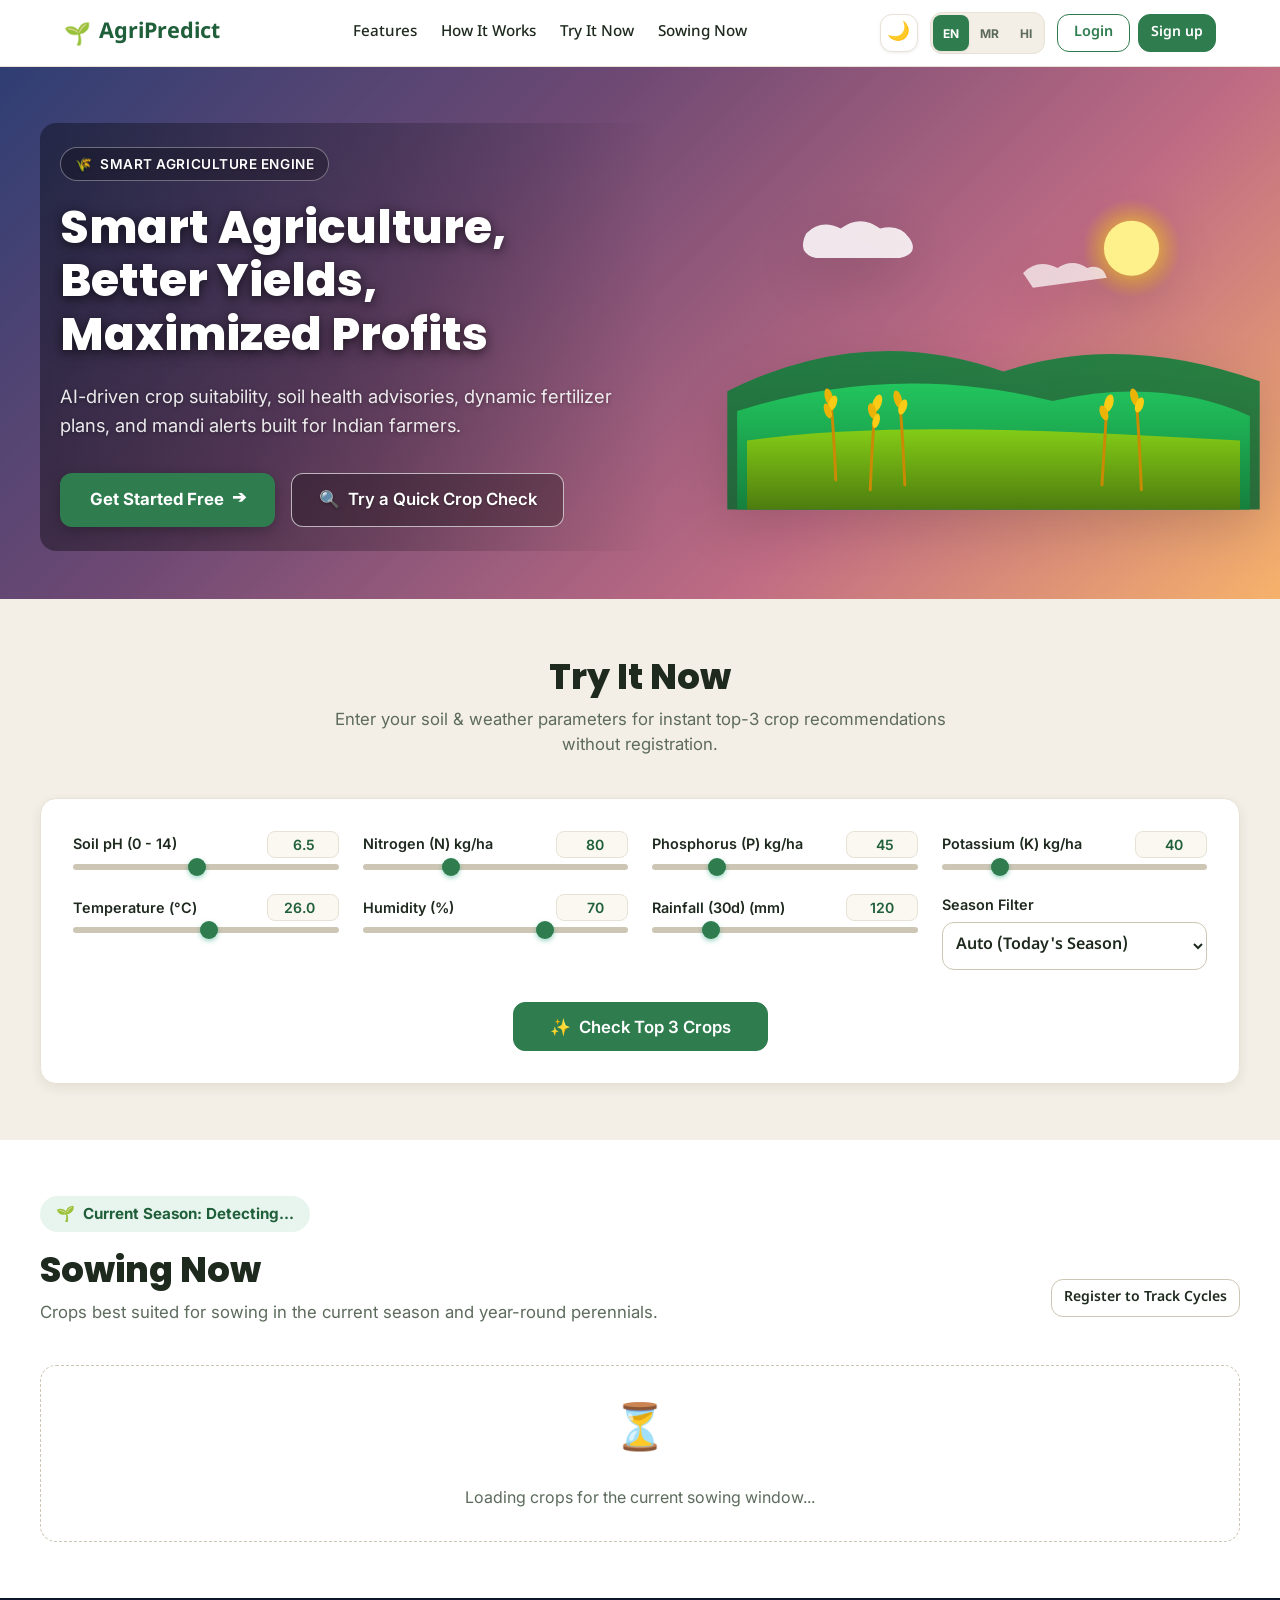
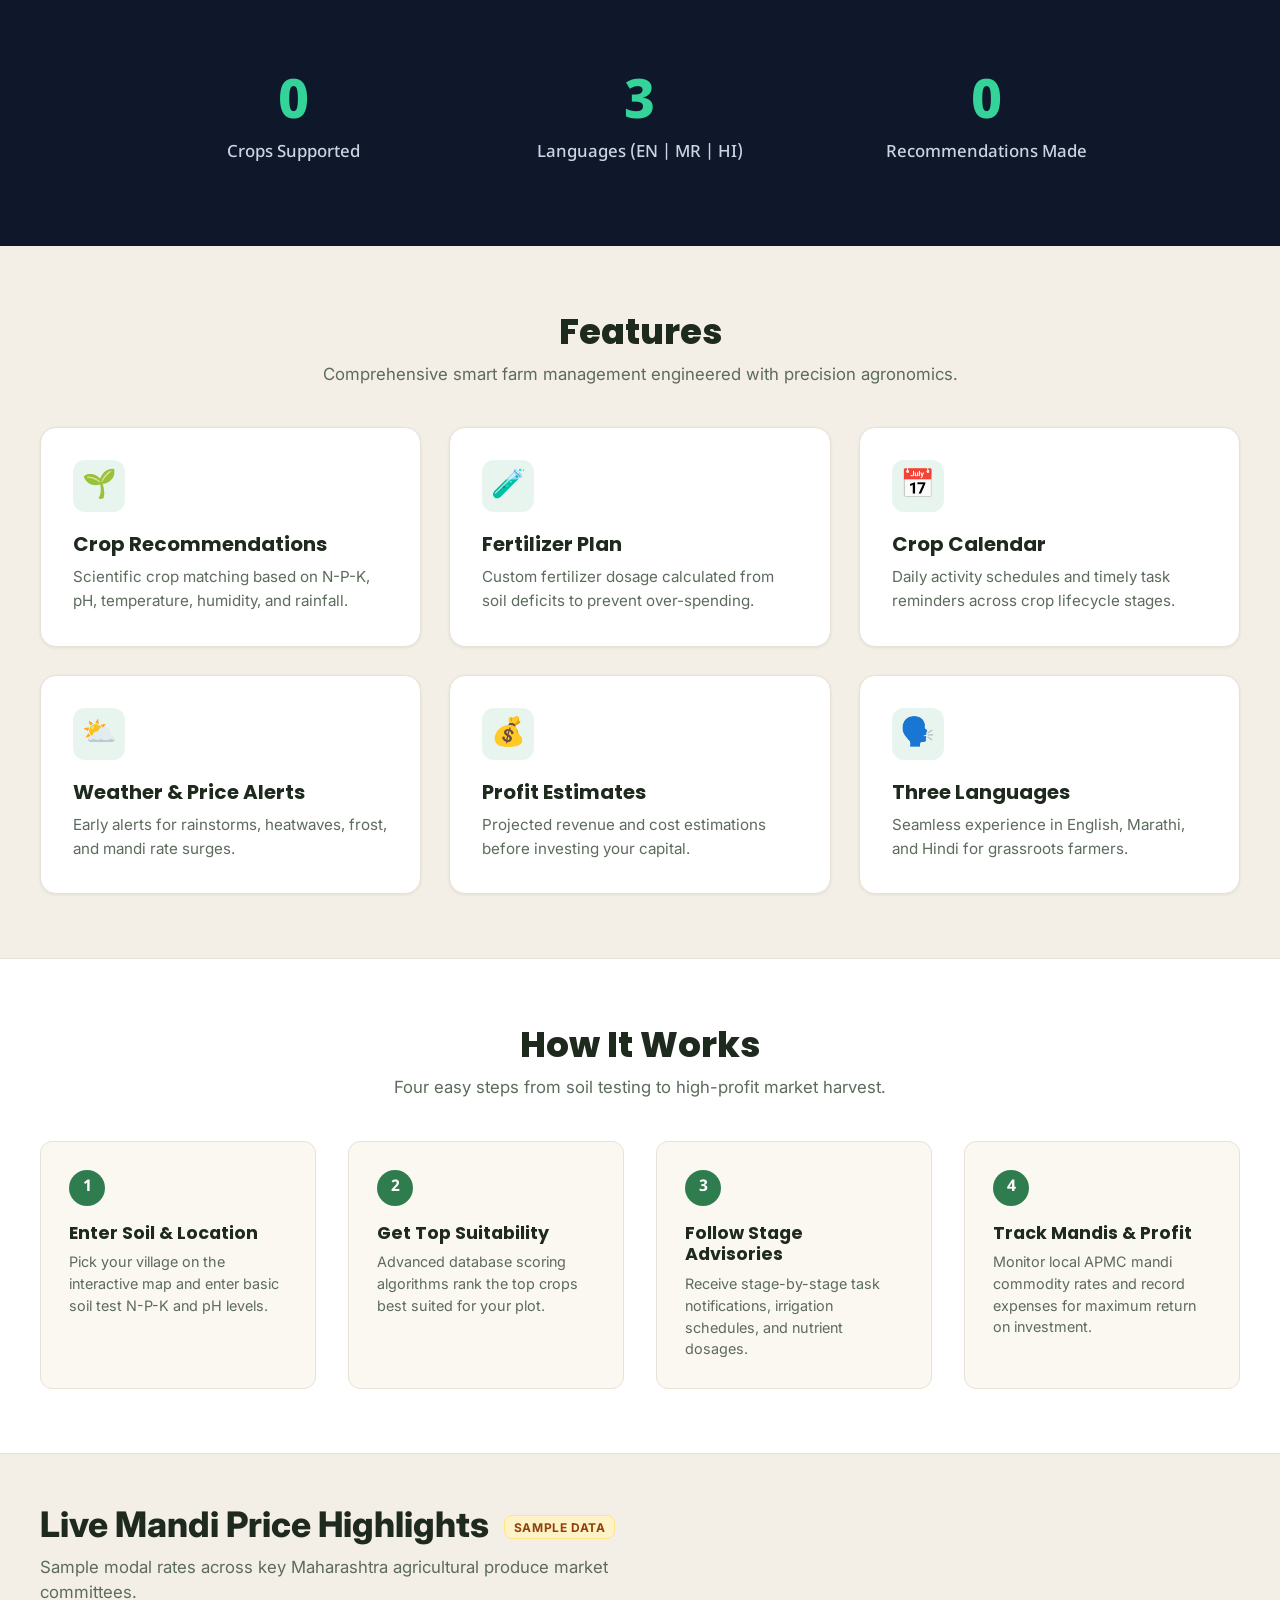
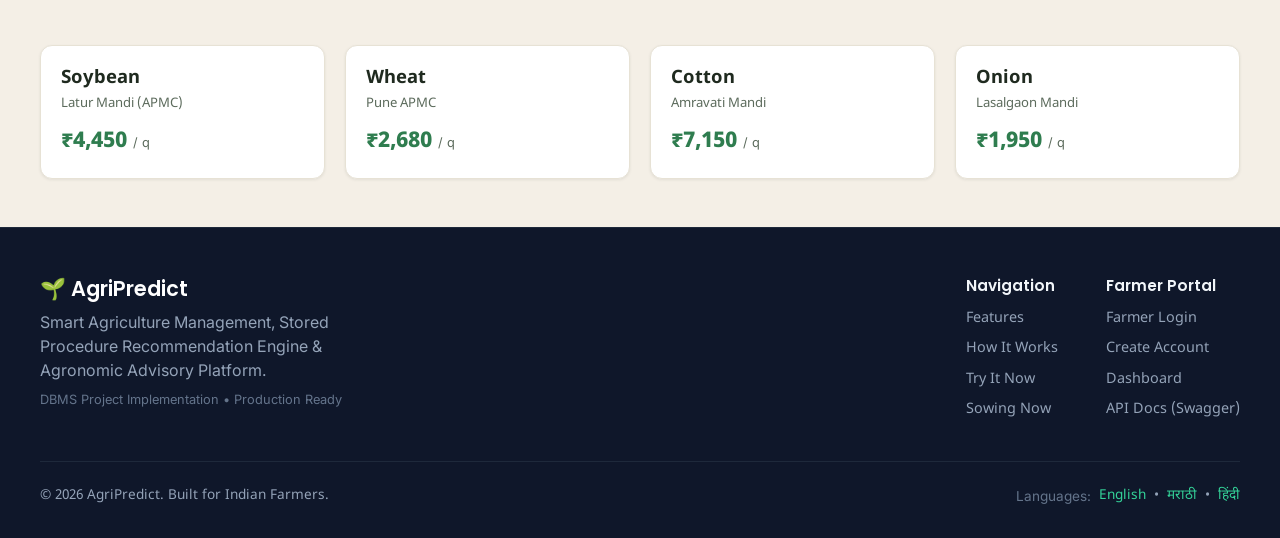
==== commit 31068037: "theme change on homepage" ====
--- a/static/index.html
+++ b/static/index.html
@@ -9,6 +9,17 @@
   <link rel="stylesheet" href="https://fonts.googleapis.com/css2?family=Noto+Sans+Devanagari:wght@400;500;600;700&family=Inter:wght@400;500;600;700&display=swap">
   <link rel="stylesheet" href="/static/css/style.css">
   <link rel="stylesheet" href="/static/css/theme.css">
+  <script>
+    (function() {
+      try {
+        const saved = localStorage.getItem("agripredict_theme");
+        const prefersDark = window.matchMedia && window.matchMedia("(prefers-color-scheme: dark)").matches;
+        const theme = saved || (prefersDark ? "dark" : "light");
+        document.documentElement.setAttribute("data-theme", theme);
+        if (theme === "dark") document.documentElement.classList.add("theme-dark");
+      } catch (e) {}
+    })();
+  </script>
   <style>
     /* Public Home Page Specific Aesthetics & Interactive Styles */
     :root {
@@ -64,6 +75,35 @@
       display: flex;
       align-items: center;
       gap: 0.75rem;
+    }
+    .theme-toggle-btn {
+      width: 38px;
+      height: 38px;
+      min-height: 38px;
+      border-radius: var(--radius-md);
+      border: 1px solid var(--border);
+      background: var(--surface);
+      color: var(--ink);
+      font-size: 1.15rem;
+      display: inline-flex;
+      align-items: center;
+      justify-content: center;
+      cursor: pointer;
+      transition: all 0.2s ease;
+      padding: 0;
+      box-shadow: var(--shadow-sm);
+    }
+    .theme-toggle-btn:hover {
+      background: var(--surface-hover);
+      border-color: var(--border-strong);
+      transform: scale(1.05);
+    }
+    .theme-toggle-btn:active {
+      transform: scale(0.95);
+    }
+    .theme-toggle-btn:focus-visible {
+      outline: 2px solid var(--primary);
+      outline-offset: 2px;
     }
     .btn-outline-login {
       border: 1.5px solid var(--primary);
@@ -82,14 +122,14 @@
     }
     .btn-outline-login:hover {
       background: var(--primary-bg);
-      color: var(--primary-dark);
+      color: var(--primary);
     }
     .user-avatar-btn {
       display: flex;
       align-items: center;
       gap: 0.5rem;
-      background: #f1f5f9;
-      border: 1px solid #cbd5e1;
+      background: var(--surface-alt);
+      border: 1px solid var(--border);
       border-radius: var(--radius-full);
       padding: 0.25rem 0.75rem 0.25rem 0.35rem;
       cursor: pointer;
@@ -100,14 +140,14 @@
       transition: background 0.2s;
     }
     .user-avatar-btn:hover {
-      background: #e2e8f0;
+      background: var(--surface-hover);
     }
     .user-avatar-circle {
       width: 28px;
       height: 28px;
       border-radius: 50%;
       background: var(--primary);
-      color: #fff;
+      color: var(--primary-contrast);
       display: flex;
       align-items: center;
       justify-content: center;
@@ -308,7 +348,7 @@
     /* Interactive "Try it now" Quick-Recommend Card */
     .try-it-section {
       padding: 3.5rem 1.5rem;
-      background: #f8fafc;
+      background: var(--surface-alt);
     }
     .section-wrap {
       max-width: 1200px;
@@ -332,10 +372,10 @@
     }
 
     .try-card {
-      background: #ffffff;
+      background: var(--surface);
       border-radius: var(--radius-lg);
       border: 1px solid var(--border);
-      box-shadow: 0 10px 25px -5px rgba(0, 0, 0, 0.05), 0 8px 10px -6px rgba(0, 0, 0, 0.03);
+      box-shadow: var(--shadow-md);
       padding: 2rem;
     }
     .sliders-grid {
@@ -377,7 +417,7 @@
       appearance: none;
       width: 100%;
       height: 6px;
-      background: #e2e8f0;
+      background: var(--border-strong);
       border-radius: 999px;
       outline: none;
       cursor: pointer;
@@ -405,7 +445,7 @@
       margin-top: 2rem;
     }
     .crop-result-card {
-      background: #ffffff;
+      background: var(--surface);
       border: 1.5px solid var(--border);
       border-radius: var(--radius-md);
       padding: 1.5rem;
@@ -420,8 +460,8 @@
       box-shadow: var(--shadow-md);
     }
     .crop-result-card.rank-1 {
-      border-color: #10b981;
-      background: linear-gradient(180deg, #f0fdf4 0%, #ffffff 50%);
+      border-color: var(--primary);
+      background: linear-gradient(180deg, var(--season-kharif-bg) 0%, var(--surface) 60%);
     }
     .crop-rank-badge {
       display: inline-block;
@@ -435,6 +475,9 @@
     .rank-1 .crop-rank-badge { background: #dcfce7; color: #15803d; }
     .rank-2 .crop-rank-badge { background: #e0f2fe; color: #0369a1; }
     .rank-3 .crop-rank-badge { background: #fef3c7; color: #b45309; }
+    [data-theme="dark"] .rank-1 .crop-rank-badge { background: var(--season-kharif-bg); color: var(--primary); }
+    [data-theme="dark"] .rank-2 .crop-rank-badge { background: var(--season-annual-bg); color: var(--info-water); }
+    [data-theme="dark"] .rank-3 .crop-rank-badge { background: var(--season-rabi-bg); color: var(--accent-gold); }
 
     .crop-result-name {
       font-size: 1.45rem;
@@ -459,7 +502,7 @@
     }
     .score-bar-track {
       height: 10px;
-      background: #e2e8f0;
+      background: var(--border-strong);
       border-radius: 999px;
       overflow: hidden;
     }
@@ -492,7 +535,7 @@
     /* Sowing Now Section */
     .sowing-section {
       padding: 3.5rem 1.5rem;
-      background: #ffffff;
+      background: var(--surface);
     }
     .sowing-badge {
       display: inline-flex;
@@ -570,7 +613,7 @@
     /* Features Grid */
     .features-section {
       padding: 4rem 1.5rem;
-      background: #f8fafc;
+      background: var(--surface-alt);
     }
     .features-grid {
       display: grid;
@@ -578,7 +621,7 @@
       gap: 1.75rem;
     }
     .feature-card {
-      background: #ffffff;
+      background: var(--surface);
       border: 1px solid var(--border);
       border-radius: var(--radius-lg);
       padding: 2rem;
@@ -617,7 +660,7 @@
     /* How It Works Strip */
     .how-section {
       padding: 4rem 1.5rem;
-      background: #ffffff;
+      background: var(--surface);
       border-top: 1px solid var(--border);
     }
     .steps-strip {
@@ -660,7 +703,7 @@
     /* Mandi Highlights (Sample Data Badge) */
     .mandi-section {
       padding: 3rem 1.5rem;
-      background: #f1f5f9;
+      background: var(--surface-alt);
       border-top: 1px solid var(--border);
     }
     .sample-badge {
@@ -677,6 +720,11 @@
       margin-left: 0.5rem;
       vertical-align: middle;
     }
+    [data-theme="dark"] .sample-badge {
+      background: var(--warning-subtle);
+      color: var(--accent-gold);
+      border-color: var(--border-strong);
+    }
     .mandi-cards-grid {
       display: grid;
       grid-template-columns: repeat(auto-fit, minmax(220px, 1fr));
@@ -684,7 +732,7 @@
       margin-top: 1.5rem;
     }
     .mandi-card {
-      background: #ffffff;
+      background: var(--surface);
       border: 1px solid var(--border);
       border-radius: var(--radius-md);
       padding: 1.25rem;
@@ -919,6 +967,11 @@
       </ul>
 
       <div class="header-actions">
+        <!-- Theme Toggle Button -->
+        <button type="button" id="theme-toggle-btn" class="btn btn-ghost btn-icon theme-toggle-btn" onclick="UI.toggleTheme()" title="Switch Theme" aria-label="Toggle Theme">
+          🌙
+        </button>
+
         <!-- Language Switcher -->
         <div class="lang-switch">
           <button type="button" class="lang-btn active" data-lang="en" onclick="UI.switchLanguage('en')">EN</button>
@@ -947,6 +1000,12 @@
         <li><a href="#try-it" data-i18n="try_it_now" onclick="closeMobileMenu()">Try It Now</a></li>
         <li><a href="#sowing-now" data-i18n="sowing_now" onclick="closeMobileMenu()">Sowing Now</a></li>
       </ul>
+      <div style="padding: 0.75rem 0.25rem; border-top: 1px solid var(--border); display: flex; align-items: center; justify-content: space-between; margin-bottom: 0.5rem;">
+        <span style="font-size: 0.95rem; font-weight: 600; color: var(--ink);">Theme</span>
+        <button type="button" class="btn btn-secondary btn-sm mobile-theme-toggle-btn" onclick="UI.toggleTheme()" style="display: inline-flex; align-items: center; gap: 0.5rem; padding: 0.4rem 0.85rem;">
+          <span class="mobile-theme-icon">🌙</span> <span class="mobile-theme-label">Dark Mode</span>
+        </button>
+      </div>
       <div id="mobile-auth-container" class="mobile-auth-container">
         <a href="/ui/login" id="mobile-login-btn" class="btn btn-secondary btn-block" data-i18n="login">Login</a>
         <a href="/ui/register" id="mobile-register-btn" class="btn btn-primary btn-block" data-i18n="register">Sign up</a>
@@ -1393,8 +1452,127 @@
     </div>
   </footer>
 
-  <script src="/static/js/api.js"></script>
+  <script src="/static/js/api.js?v=20261014_why"></script>
   <script>
+    // Safety fallback in case browser serves cached api.js
+    if (typeof UI !== 'undefined') {
+      if (!UI.renderEconBadge) {
+        UI.renderEconBadge = function(econSource, econYear) {
+          if (econSource && String(econSource).trim()) {
+            const template = (UI.t && UI.t('econ_source_label')) || 'Yield and cost estimate from: {source} ({year})';
+            const label = template
+              .replace('{source}', econSource)
+              .replace('{year}', econYear || '');
+            return `<span class="badge" style="background:var(--primary-subtle); color:var(--primary); font-weight:600; border:1px solid var(--primary); font-size:0.75rem;">${label}</span>`;
+          }
+          return `<span class="badge" style="background:var(--warning-subtle, #FEF3C7); color:var(--warning-terracotta, #B45309); font-weight:600; border:1px solid #FCD34D; font-size:0.75rem;">⚠️ ${(UI.t && UI.t('econ_placeholder_warning')) || 'Sample figures - not verified yet'}</span>`;
+        };
+      }
+
+      if (!UI.renderWhyPanel) {
+        UI.renderWhyPanel = function(data, options = {}) {
+          const summaryText = ((UI.t && UI.t('why_summary_' + data.summary_level)) || 'Match score')
+            .replace('{good}', data.good_count);
+
+          const strengths = (data.items || []).filter(it => it.status === 'ideal' || it.status === 'ok');
+          const watch = (data.items || [])
+            .filter(it => it.status !== 'ideal' && it.status !== 'ok')
+            .sort((a, b) => (a.score || 0) - (b.score || 0));
+
+          const getStatusChip = (status) => {
+            let chipClass = 'why-status-ideal';
+            if (status === 'ideal' || status === 'ok') {
+              chipClass = 'why-status-ideal';
+            } else if (status.startsWith('slightly_')) {
+              chipClass = 'why-status-slightly_low';
+            } else if (status === 'low' || status === 'high') {
+              chipClass = 'why-status-low';
+            } else {
+              chipClass = 'why-status-very_low';
+            }
+            const statusLabel = (UI.t && UI.t('why_status_' + status)) || status;
+            return `<span class="why-status-chip ${chipClass}">${statusLabel}</span>`;
+          };
+
+          const renderItemRow = (it) => {
+            const isNutrient = ['nitrogen', 'phosphorus', 'potassium'].includes(it.param);
+            const localizedParam = (UI.t && UI.t(it.param)) || it.param;
+            const yourValLabel = (UI.t && UI.t('why_your_value')) || 'Yours';
+            const idealLabel = (UI.t && UI.t('why_ideal_range')) || 'Ideal';
+
+            const idealStr = isNutrient
+              ? `${idealLabel}: about ${it.ideal_min}`
+              : `${idealLabel}: ${it.ideal_min} - ${it.ideal_max}`;
+
+            const valuesLine = `${yourValLabel}: ${it.value} / ${idealStr}`;
+
+            return `
+              <div class="why-item-row" style="margin-bottom:0.65rem;">
+                <div style="display:flex; justify-content:space-between; align-items:center; flex-wrap:wrap; gap:0.35rem 0.6rem; font-size:0.85rem;">
+                  <div style="display:flex; align-items:center; gap:0.4rem; flex-wrap:wrap;">
+                    <strong style="color:var(--ink);">${localizedParam}</strong>
+                    ${getStatusChip(it.status)}
+                  </div>
+                  <div style="font-size:0.8rem; color:var(--muted); font-weight:500;">
+                    ${valuesLine}
+                  </div>
+                </div>
+                <div class="bar-track" style="margin-top:0.3rem; height:5px; background:var(--border); border-radius:var(--radius-full); overflow:hidden;">
+                  <div class="bar-fill" style="width:${Math.min(100, Math.max(0, it.score))}%; height:100%; border-radius:var(--radius-full);"></div>
+                </div>
+              </div>
+            `;
+          };
+
+          let tipsHtml = '';
+          if (data.tips && data.tips.length > 0) {
+            tipsHtml = `
+              <div class="why-tips-container" style="margin-top:0.75rem; display:flex; flex-direction:column; gap:0.5rem;">
+                ${data.tips.map(tipKey => {
+                  const tipText = (UI.t && UI.t(tipKey)) || tipKey;
+                  let extraAction = '';
+                  if (tipKey === 'why_tip_fertilizer') {
+                    extraAction = `<div style="margin-top:0.35rem;"><a href="/register" style="color:var(--primary); font-weight:700; text-decoration:underline; font-size:0.82rem;">🌿 ${(UI.t && UI.t('fertilizer_plan')) || 'Fertilizer Plan'} &rarr;</a></div>`;
+                  }
+                  return `
+                    <div class="why-tip-box">
+                      <div>💡 ${tipText}</div>
+                      ${extraAction}
+                    </div>
+                  `;
+                }).join('')}
+              </div>
+            `;
+          }
+
+          return `
+            <div class="why-panel" style="font-size:0.85rem; line-height:1.5;">
+              <div style="font-weight:700; color:var(--ink); margin-bottom:0.75rem; padding-bottom:0.5rem; border-bottom:1px dashed var(--border);">
+                ${summaryText}
+              </div>
+              ${strengths.length > 0 ? `
+                <div style="margin-bottom:0.85rem;">
+                  <div style="font-size:0.75rem; font-weight:800; color:var(--success); text-transform:uppercase; letter-spacing:0.04em; margin-bottom:0.45rem; display:flex; align-items:center; gap:0.3rem;">
+                    <span>✓</span> <span>${(UI.t && UI.t('why_strengths')) || 'What matches well'}</span>
+                  </div>
+                  ${strengths.map(renderItemRow).join('')}
+                </div>
+              ` : ''}
+              ${watch.length > 0 ? `
+                <div style="margin-bottom:0.85rem;">
+                  <div style="font-size:0.75rem; font-weight:800; color:var(--warning-terracotta, #C8553D); text-transform:uppercase; letter-spacing:0.04em; margin-bottom:0.45rem; display:flex; align-items:center; gap:0.3rem;">
+                    <span>⚠️</span> <span>${(UI.t && UI.t('why_watch')) || 'What to watch'}</span>
+                  </div>
+                  ${watch.map(renderItemRow).join('')}
+                </div>
+              ` : ''}
+              ${tipsHtml}
+            </div>
+          `;
+        };
+      }
+    }
+
     // ------------------------------------------------------------------------
     // Public Home Page Logic
     // ------------------------------------------------------------------------
@@ -1558,6 +1736,8 @@
       });
     }
 
+    let lastQuickRecommendParams = null;
+
     // 4. Quick Recommend Submission
     async function handleQuickRecommend(e) {
       e.preventDefault();
@@ -1572,6 +1752,8 @@
       const rainfall = parseFloat(document.getElementById("input-rain").value);
       const seasonVal = document.getElementById("select-season").value || null;
       const lang = API.getLang();
+
+      lastQuickRecommendParams = { ph, n, p, k, temperature, humidity, rainfall, season: seasonVal, lang };
 
       const submitBtn = document.getElementById("quick-btn-submit");
       submitBtn.disabled = true;
@@ -1603,6 +1785,37 @@
         submitBtn.innerHTML = `<span>✨</span> <span data-i18n="check_top_crops">${UI.t("check_top_crops", "Check Top 3 Crops")}</span>`;
       }
     }
+
+    window.loadPublicWhyExplanation = async function(detailsEl, cropId) {
+      const container = document.getElementById(`public-why-${cropId}`);
+      if (!container || container.dataset.loaded === "true") return;
+
+      try {
+        const payload = {
+          crop_id: cropId,
+          ph: lastQuickRecommendParams.ph,
+          n: lastQuickRecommendParams.n,
+          p: lastQuickRecommendParams.p,
+          k: lastQuickRecommendParams.k,
+          temperature: lastQuickRecommendParams.temperature,
+          humidity: lastQuickRecommendParams.humidity,
+          rainfall: lastQuickRecommendParams.rainfall,
+          lang: API.getLang(),
+        };
+        const res = await API.request("/public/why", {
+          method: "POST",
+          body: JSON.stringify(payload),
+        });
+        container.innerHTML = UI.renderWhyPanel(res, { isPublic: true });
+        container.dataset.loaded = "true";
+      } catch (err) {
+        container.innerHTML = `
+          <div style="color:var(--danger); font-size:0.85rem; padding:0.5rem 0;">
+            ${err.message || 'Could not load explanation.'}
+          </div>
+        `;
+      }
+    };
 
     function renderQuickResults(crops) {
       const wrap = document.getElementById("quick-results-wrap");
@@ -1655,6 +1868,17 @@
                 <span>${Math.round((c.n_score + c.p_score + c.k_score) / 3)}%</span>
               </div>
             </div>
+
+            <!-- Expandable Why this crop panel -->
+            <details class="why-crop-details" ontoggle="if(this.open) window.loadPublicWhyExplanation(this, ${c.crop_id})">
+              <summary>
+                <span>❓ <strong>${UI.t('why_title', 'Why this crop?')}</strong></span>
+                <span class="toggle-icon">▼</span>
+              </summary>
+              <div class="why-crop-content" id="public-why-${c.crop_id}">
+                <div style="color:var(--muted); font-size:0.85rem; padding:0.5rem 0;">${UI.t('loading', 'Loading...')}</div>
+              </div>
+            </details>
           </div>
         `;
       }).join("");
@@ -1759,6 +1983,10 @@
         API.setLang(urlLang);
       }
 
+      if (typeof UI !== "undefined" && UI.initTheme) {
+        UI.initTheme();
+      }
+
       applyTimeOfDaySky();
       setupSlidersSync();
 
--- a/static/css/theme.css
+++ b/static/css/theme.css
@@ -54,6 +54,14 @@
   --season-current: var(--season-kharif);
   --season-current-bg: var(--season-kharif-bg);
 
+  /* Semantic Landing Page Aliases (Auto-adapting to light & dark themes) */
+  --text-main: var(--ink);
+  --text-muted: var(--muted);
+  --bg-page: var(--bg);
+  --primary-bg: var(--primary-subtle);
+  --primary-dark: var(--primary-hover);
+  --primary-light: var(--primary);
+
   /* --- Public Hero & Sky Tokens --- */
   --hero-fg: #FFFFFF;
   --hero-fg-muted: rgba(255, 255, 255, 0.9);
@@ -1317,3 +1325,100 @@
   }
 }
 
+/* ==========================================================================
+   Why This Crop Component & Status Chips
+   ========================================================================== */
+.why-crop-details {
+  margin-top: var(--space-3);
+  margin-bottom: var(--space-3);
+  border: 1px solid var(--border);
+  border-radius: var(--radius-md);
+  background: var(--surface-alt);
+  overflow: hidden;
+  transition: all var(--transition-fast);
+}
+
+.why-crop-details[open] {
+  border-color: var(--primary);
+  background: var(--surface);
+}
+
+.why-crop-details summary {
+  padding: 0.65rem 0.9rem;
+  cursor: pointer;
+  font-weight: 700;
+  color: var(--primary);
+  font-size: 0.88rem;
+  display: flex;
+  justify-content: space-between;
+  align-items: center;
+  user-select: none;
+  background: var(--surface-alt);
+  list-style: none;
+}
+
+.why-crop-details summary::-webkit-details-marker {
+  display: none;
+}
+
+.why-crop-details summary .toggle-icon {
+  font-size: 0.75rem;
+  color: var(--muted);
+  transition: transform var(--transition-fast);
+}
+
+.why-crop-details[open] summary .toggle-icon {
+  transform: rotate(180deg);
+}
+
+.why-crop-content {
+  padding: var(--space-4);
+  border-top: 1px solid var(--border);
+  background: var(--surface);
+}
+
+.why-status-chip {
+  display: inline-flex;
+  align-items: center;
+  padding: 0.15rem 0.5rem;
+  border-radius: var(--radius-full);
+  font-size: 0.75rem;
+  font-weight: 700;
+  white-space: nowrap;
+  letter-spacing: 0.02em;
+}
+
+.why-status-ideal, .why-status-ok {
+  background: var(--success-subtle);
+  color: var(--success);
+  border: 1px solid var(--success);
+}
+
+.why-status-slightly_low, .why-status-slightly_high {
+  background: var(--accent-gold-subtle);
+  color: #B45309;
+  border: 1px solid var(--accent-gold);
+}
+
+.why-status-low, .why-status-high {
+  background: #FFEDD5;
+  color: #C2410C;
+  border: 1px solid #FB923C;
+}
+
+.why-status-very_low, .why-status-very_high {
+  background: var(--danger-subtle);
+  color: #B91C1C;
+  border: 1px solid var(--danger);
+}
+
+.why-tip-box {
+  padding: 0.65rem 0.85rem;
+  border-radius: var(--radius-sm);
+  background: var(--info-subtle);
+  border-left: 3px solid var(--info-water);
+  font-size: 0.82rem;
+  color: var(--ink);
+  line-height: 1.45;
+}
+
